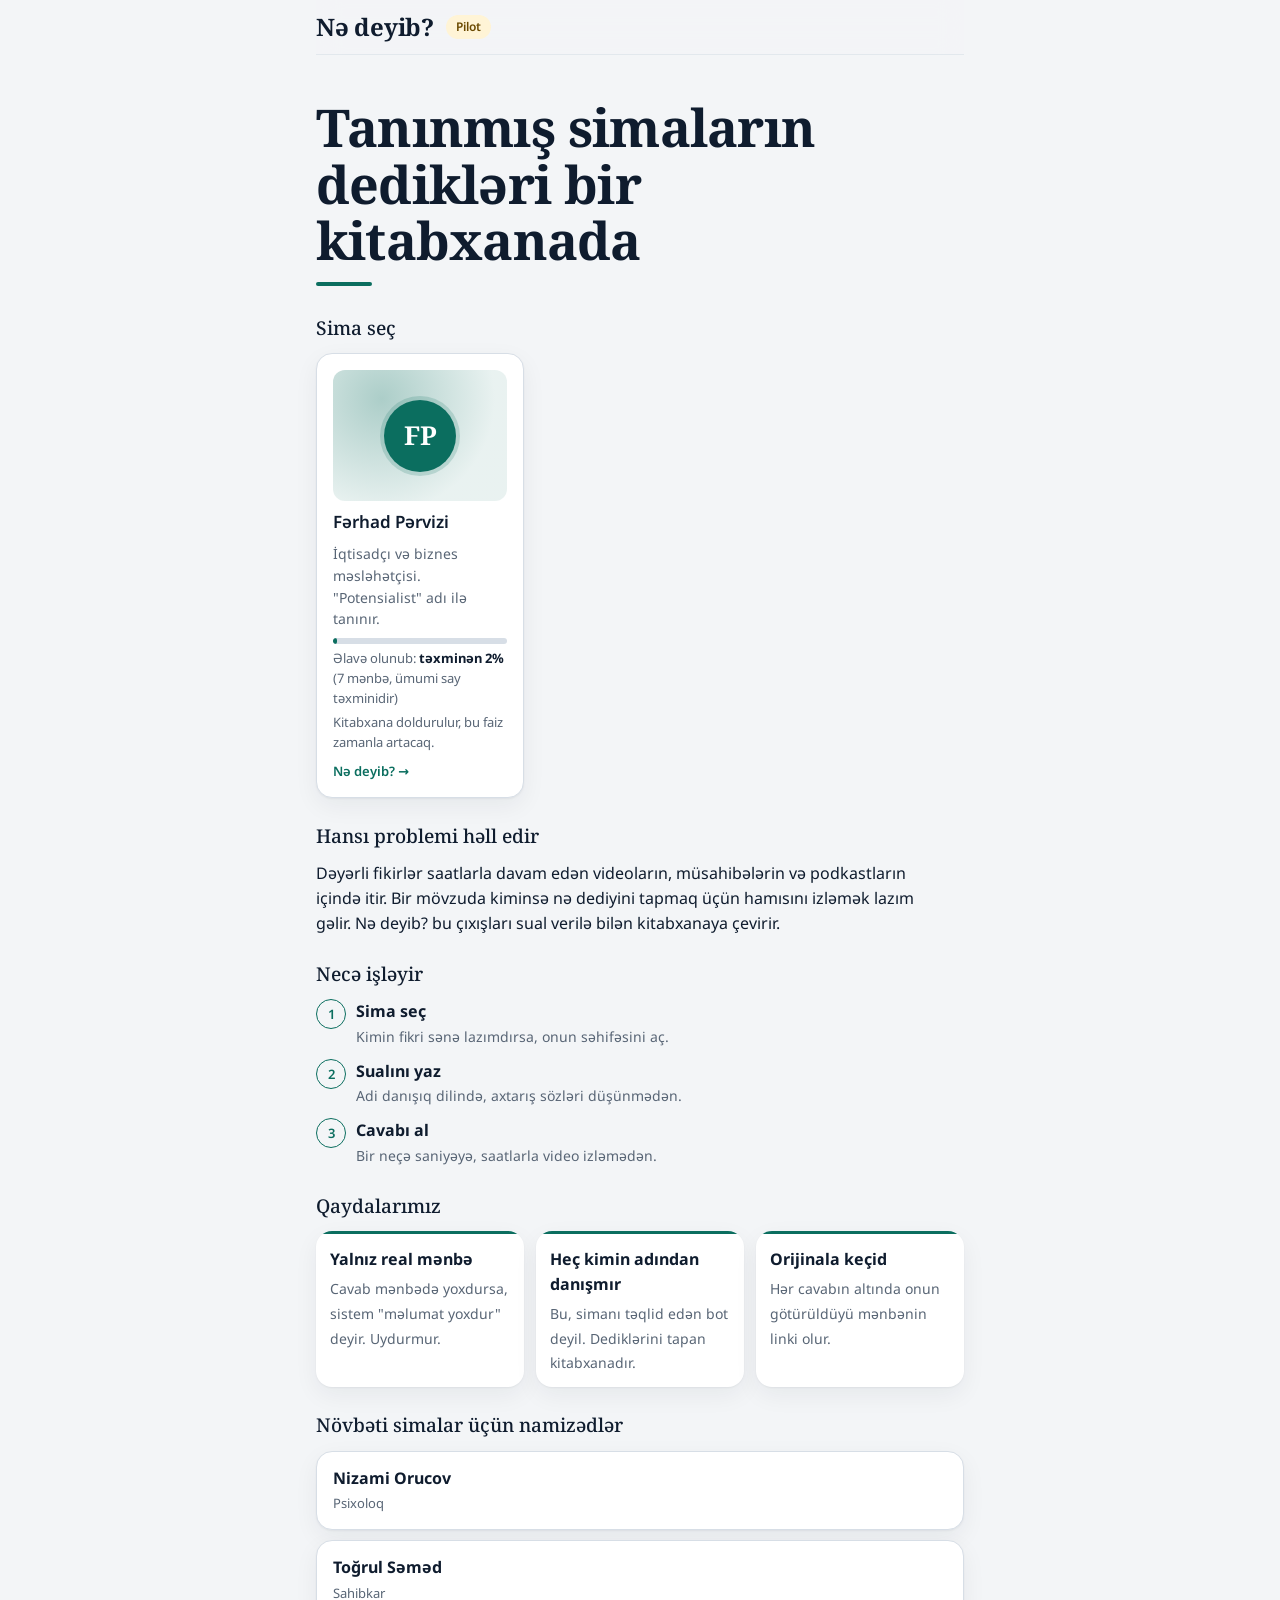
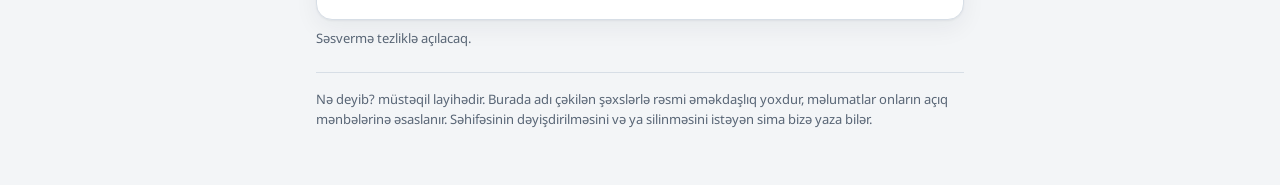
==== index.html @ 3e2420bd "Nə deyib? pilot site Static home page with person picker and project presentation.  Co-Authored-By: " ====
<!DOCTYPE html>
<html lang="az">
<head>
<meta charset="utf-8">
<meta name="viewport" content="width=device-width, initial-scale=1">
<title>Nə deyib?</title>
<meta name="description" content="Azərbaycanın tanınmış və faydalı simalarının dedikləri bir kitabxanada.">
<link rel="preconnect" href="https://fonts.googleapis.com">
<link rel="preconnect" href="https://fonts.gstatic.com" crossorigin>
<link href="https://fonts.googleapis.com/css2?family=Noto+Sans:wght@400;500;600&family=Noto+Serif:wght@500;700&display=swap" rel="stylesheet">
<style>
/* Layout idea: one narrow reading column, like a library enquiry desk: the question on top, the answer under it, the numbered catalogue of sources below. */
:root{
  --bg:#f3f5f7;
  --surface:#ffffff;
  --ink:#0f1c2e;
  --muted:#586575;
  --line:#d7dee6;
  --accent:#0b6e5f;
  --accent-ink:#ffffff;
  --mark:#ffe08a;
  --warn-bg:#fff4d6;
  --warn-ink:#6b4a00;
  --display:"Noto Serif",Georgia,"Times New Roman",serif;
  --body:"Noto Sans",system-ui,-apple-system,"Segoe UI",Roboto,Arial,sans-serif;
}
@media (prefers-color-scheme: dark){
  :root:not([data-theme="light"]){
    color-scheme:dark;
    --bg:#0d141b;--surface:#151f29;--ink:#e7edf3;--muted:#96a4b3;--line:#273543;
    --accent:#4fc3ae;--accent-ink:#06211c;--mark:#5c4b12;--warn-bg:#3a2e0c;--warn-ink:#f3d88a;
  }
}
:root[data-theme="dark"]{
  color-scheme:dark;
  --bg:#0d141b;--surface:#151f29;--ink:#e7edf3;--muted:#96a4b3;--line:#273543;
  --accent:#4fc3ae;--accent-ink:#06211c;--mark:#5c4b12;--warn-bg:#3a2e0c;--warn-ink:#f3d88a;
}
*{box-sizing:border-box}
html{-webkit-text-size-adjust:100%}
body{margin:0;background:var(--bg);color:var(--ink);font-family:var(--body);font-size:16px;line-height:1.55}
.wrap{max-width:680px;margin:0 auto;padding:24px 16px 56px;display:flex;flex-direction:column;gap:24px}
header{display:flex;flex-direction:column;gap:10px}
.brand{display:flex;align-items:center;gap:12px;flex-wrap:wrap}
.brand h1{font-family:var(--display);font-weight:700;font-size:30px;line-height:1.1;margin:0;letter-spacing:-0.01em}
.pill{font-size:12px;font-weight:600;padding:3px 10px;border-radius:999px;background:var(--warn-bg);color:var(--warn-ink)}
.who{margin:0;color:var(--muted);font-size:15px}
.who strong{color:var(--ink);font-weight:600}
form{display:flex;flex-direction:column;gap:10px;background:var(--surface);border:1px solid var(--line);border-radius:12px;padding:14px}
label{font-size:13px;font-weight:600;color:var(--muted)}
textarea{width:100%;min-height:64px;resize:vertical;border:1px solid var(--line);border-radius:8px;padding:10px 12px;font:inherit;color:var(--ink);background:var(--bg)}
textarea:focus-visible,button:focus-visible,a:focus-visible{outline:2px solid var(--accent);outline-offset:2px}
.row{display:flex;gap:10px;align-items:center;flex-wrap:wrap}
button.primary{font:inherit;font-weight:600;border:0;border-radius:8px;padding:10px 18px;background:var(--accent);color:var(--accent-ink);cursor:pointer}
button.primary:disabled{opacity:.55;cursor:default}
.hint{font-size:13px;color:var(--muted)}
.examples{display:flex;flex-wrap:wrap;gap:8px}
.examples button{font:inherit;font-size:14px;text-align:left;border:1px solid var(--line);background:var(--surface);color:var(--ink);border-radius:999px;padding:6px 12px;cursor:pointer}
.examples button:hover{border-color:var(--accent)}
section h2{font-family:var(--display);font-weight:500;font-size:19px;margin:0 0 10px;text-wrap:balance}
#answer{background:var(--surface);border:1px solid var(--line);border-left:4px solid var(--accent);border-radius:12px;padding:16px;display:flex;flex-direction:column;gap:12px}
#answer .q{font-size:13px;color:var(--muted);margin:0}
#answer .a{margin:0;white-space:pre-wrap;overflow-wrap:anywhere}
#answer.none{border-left-color:var(--line)}
.cite{font:inherit;font-size:12px;font-weight:600;border:0;border-radius:4px;padding:0 5px;margin:0 1px;background:var(--mark);color:var(--ink);cursor:pointer;font-variant-numeric:tabular-nums}
.used{display:flex;flex-direction:column;gap:6px;border-top:1px solid var(--line);padding-top:10px;font-size:14px}
.used span{font-size:12px;font-weight:600;color:var(--muted)}
a{color:var(--accent)}
ol.sources{list-style:none;margin:0;padding:0;display:flex;flex-direction:column;gap:10px}
ol.sources li{background:var(--surface);border:1px solid var(--line);border-radius:10px;padding:12px 14px;display:grid;grid-template-columns:auto 1fr;gap:4px 12px;transition:background-color .6s}
.used div{border-radius:4px;transition:background-color .6s}
.used div.flash{background:var(--mark)}
.num{grid-row:span 3;font-size:12px;font-weight:600;color:var(--muted);font-variant-numeric:tabular-nums;padding-top:3px}
.st{font-weight:600;margin:0}
.sx{margin:0;font-size:14px;color:var(--muted)}
.sl{font-size:13px;overflow-wrap:anywhere}
.note{font-size:13px;color:var(--muted);margin:0}
.unavailable{background:var(--warn-bg);color:var(--warn-ink);border-radius:10px;padding:12px 14px;font-size:14px;margin:0}
.brand a{color:inherit;text-decoration:none}
.back{font-size:14px;align-self:flex-start}
.hero{display:flex;flex-direction:column;gap:10px}
.hero h2{font-family:var(--display);font-weight:700;font-size:38px;line-height:1.08;margin:0;letter-spacing:-0.015em;text-wrap:balance}
.hero p{margin:0;color:var(--muted);font-size:17px;max-width:34em}
.people{list-style:none;margin:0;padding:0;display:grid;grid-template-columns:repeat(auto-fill,minmax(200px,1fr));gap:12px}
.person{display:flex;flex-direction:column;gap:8px;height:100%;background:var(--surface);border:1px solid var(--line);border-radius:12px;padding:16px;color:var(--ink);text-decoration:none}
a.person:hover{border-color:var(--accent)}
.mono{width:48px;height:48px;border-radius:50%;display:flex;align-items:center;justify-content:center;font-family:var(--display);font-weight:700;font-size:18px;background:var(--accent);color:var(--accent-ink)}
.person .pn{font-weight:600;font-size:17px;margin:0}
.person .pr{font-size:14px;color:var(--muted);margin:0}
.person .pm{font-size:13px;font-weight:600;color:var(--accent);margin:auto 0 0}
.prog{display:flex;flex-direction:column;gap:4px}
.bar{height:6px;border-radius:999px;background:var(--line);overflow:hidden}
.bar i{display:block;height:100%;min-width:4px;border-radius:999px;background:var(--accent)}
.pp{margin:0;font-size:13px;color:var(--muted)}
.pp b{color:var(--ink);font-variant-numeric:tabular-nums}
.person.soon{border-style:dashed;background:transparent}
.person.soon .mono{background:var(--line);color:var(--muted)}
.person.soon .pm{color:var(--muted)}
.steps{list-style:none;margin:0;padding:0;display:flex;flex-direction:column;gap:10px;counter-reset:st}
.steps li{counter-increment:st;display:grid;grid-template-columns:28px 1fr;gap:12px;align-items:start}
.steps li::before{content:counter(st);width:28px;height:28px;border-radius:50%;border:1px solid var(--accent);color:var(--accent);font-size:13px;font-weight:600;display:flex;align-items:center;justify-content:center}
.steps b{display:block}
.steps span{font-size:14px;color:var(--muted)}
.rules{display:grid;grid-template-columns:repeat(auto-fit,minmax(190px,1fr));gap:12px}
.rule{border-top:3px solid var(--accent);background:var(--surface);border-radius:0 0 10px 10px;padding:12px 14px}
.rule b{display:block;margin-bottom:4px}
.rule span{font-size:14px;color:var(--muted)}
.about{margin:0;max-width:38em}
.view{display:flex;flex-direction:column;gap:24px}
.poll{display:flex;flex-direction:column;gap:10px;margin-bottom:8px}
.opt{font:inherit;text-align:left;color:var(--ink);background:var(--surface);border:1px solid var(--line);border-radius:16px;padding:14px 16px;cursor:pointer;display:grid;grid-template-columns:1fr auto;gap:6px 12px;align-items:center;box-shadow:var(--shadow);transition:border-color .15s ease}
.opt:hover:not(:disabled){border-color:var(--accent)}
.opt:disabled{cursor:default}
.opt[aria-pressed="true"]{border-color:var(--accent);box-shadow:0 0 0 3px color-mix(in srgb,var(--accent) 18%,transparent)}
.opt .on{font-weight:600}
.opt .or{display:block;font-size:13px;font-weight:400;color:var(--muted)}
.opt .oc{font-size:13px;font-weight:600;color:var(--muted);font-variant-numeric:tabular-nums}
.opt[aria-pressed="true"] .oc{color:var(--accent)}
.opt .bar{grid-column:1 / -1}
.opt .bar i{min-width:0;transition:width .3s ease}
.photo{position:relative;aspect-ratio:4 / 3;border-radius:12px;overflow:hidden;display:grid;place-items:center;background:radial-gradient(circle at 28% 22%,color-mix(in srgb,var(--accent) 34%,var(--surface)),color-mix(in srgb,var(--accent) 9%,var(--surface)) 70%)}
.photo img{position:absolute;inset:0;width:100%;height:100%;object-fit:cover}
.photo .mono{width:72px;height:72px;font-size:26px}
.photo.round{aspect-ratio:1;width:56px;flex:none;border-radius:50%}
.photo.round .mono{width:100%;height:100%;font-size:18px;box-shadow:none}
.whorow{display:flex;align-items:center;gap:12px}
.whorow .who strong{font-size:18px}
/* Modern layer: same palette and type, softer surfaces, depth and motion */
:root{--shadow:0 1px 2px rgba(15,28,46,.05),0 8px 24px rgba(15,28,46,.06);--shadow-up:0 2px 4px rgba(15,28,46,.06),0 16px 36px rgba(15,28,46,.12)}
@media (prefers-color-scheme: dark){:root:not([data-theme="light"]){--shadow:0 1px 2px rgba(0,0,0,.3),0 8px 24px rgba(0,0,0,.25);--shadow-up:0 2px 4px rgba(0,0,0,.35),0 16px 36px rgba(0,0,0,.4)}}
:root[data-theme="dark"]{--shadow:0 1px 2px rgba(0,0,0,.3),0 8px 24px rgba(0,0,0,.25);--shadow-up:0 2px 4px rgba(0,0,0,.35),0 16px 36px rgba(0,0,0,.4)}
.wrap{padding-top:0}
header{position:sticky;top:0;z-index:5;padding:14px 0;background:color-mix(in srgb,var(--bg) 82%,transparent);-webkit-backdrop-filter:blur(12px);backdrop-filter:blur(12px);border-bottom:1px solid color-mix(in srgb,var(--line) 60%,transparent)}
.brand h1{font-size:24px}
.hero{padding:20px 0 4px}
.hero h2{font-size:clamp(36px,9vw,52px)}
.hero h2::after{content:"";display:block;width:56px;height:4px;border-radius:999px;background:var(--accent);margin-top:14px}
form,.person,#answer,.rule{border-radius:16px;box-shadow:var(--shadow)}
.rule{border-top:0;position:relative;overflow:hidden;padding-top:16px}
.rule::before{content:"";position:absolute;left:0;right:0;top:0;height:3px;background:var(--accent)}
.person{transition:transform .2s ease,box-shadow .2s ease,border-color .2s ease}
a.person:hover{transform:translateY(-3px);box-shadow:var(--shadow-up)}
.person.soon{box-shadow:none}
.mono{box-shadow:0 0 0 4px color-mix(in srgb,var(--accent) 18%,transparent)}
.person.soon .mono{box-shadow:none}
button.primary{border-radius:999px;padding:11px 22px;transition:transform .15s ease,filter .15s ease}
button.primary:hover:not(:disabled){filter:brightness(1.08)}
button.primary:active:not(:disabled){transform:scale(.97)}
textarea{border-radius:12px;transition:border-color .15s ease,box-shadow .15s ease}
textarea:focus{border-color:var(--accent);box-shadow:0 0 0 4px color-mix(in srgb,var(--accent) 16%,transparent);outline:0}
.examples button{transition:border-color .15s ease,background-color .15s ease}
.examples button:hover{background:color-mix(in srgb,var(--accent) 8%,var(--surface))}
.back{text-decoration:none;font-weight:600}
.back:hover{text-decoration:underline}
.view{transition:opacity .18s ease}
.view.out{opacity:0}
.view.in,#answer-section.in{animation:fadein .32s ease both}
@keyframes fadein{from{opacity:0;transform:translateY(8px)}to{opacity:1;transform:none}}
@media (prefers-reduced-motion: reduce){.view,.person,button.primary,textarea{transition:none}.view.in,#answer-section.in{animation:none}a.person:hover{transform:none}}
.cands{list-style:none;margin:0 0 8px;padding:0;display:flex;flex-direction:column;gap:10px}
.cands li{background:var(--surface);border:1px solid var(--line);border-radius:16px;padding:14px 16px;box-shadow:var(--shadow)}
.cands b{display:block}
.cands span{font-size:13px;color:var(--muted)}
.facts{display:flex;flex-direction:column;gap:12px}
.fact{background:var(--surface);border:1px solid var(--line);border-radius:16px;padding:14px 16px;box-shadow:var(--shadow)}
.fact b{display:block;margin-bottom:4px}
.fact span{font-size:15px;color:var(--muted)}
.soonbox{background:var(--warn-bg);color:var(--warn-ink);border-radius:12px;padding:12px 14px;font-size:14px;margin:0}
footer{border-top:1px solid var(--line);padding-top:16px;font-size:13px;color:var(--muted)}
footer p{margin:0}
[hidden]{display:none!important}
@media (prefers-reduced-motion: reduce){ol.sources li{transition:none}}
</style>
</head>
<body>
<div class="wrap">
  <header>
    <div class="brand"><h1><a href="#ana">Nə deyib?</a></h1><span class="pill">Pilot</span></div>
  </header>

  <main class="view" id="view-home">
    <div class="hero">
      <h2>Tanınmış simaların dedikləri bir kitabxanada</h2>
    </div>

    <section>
      <h2>Sima seç</h2>
      <ul class="people">
        <li><a class="person" href="#ferhad-pervizi">
          <div class="photo" data-photo="ferhad-pervizi"><span class="mono" aria-hidden="true">FP</span></div>
          <p class="pn">Fərhad Pərvizi</p>
          <p class="pr">İqtisadçı və biznes məsləhətçisi. "Potensialist" adı ilə tanınır.</p>
          <div class="prog">
            <div class="bar" role="img" id="bar" aria-label="Kitabxanaya əlavə olunan mənbələrin payı"><i id="bar-fill"></i></div>
            <p class="pp">Əlavə olunub: <b id="pct"></b> <span>(<span id="count-home"></span> mənbə, ümumi say təxminidir)</span></p>
            <p class="pp">Kitabxana doldurulur, bu faiz zamanla artacaq.</p>
          </div>
          <p class="pm">Nə deyib? →</p>
        </a></li>
      </ul>
    </section>

    <section>
      <h2>Hansı problemi həll edir</h2>
      <p class="about">Dəyərli fikirlər saatlarla davam edən videoların, müsahibələrin və podkastların içində itir. Bir mövzuda kiminsə nə dediyini tapmaq üçün hamısını izləmək lazım gəlir. Nə deyib? bu çıxışları sual verilə bilən kitabxanaya çevirir.</p>
    </section>

    <section>
      <h2>Necə işləyir</h2>
      <ol class="steps">
        <li><div><b>Sima seç</b><span>Kimin fikri sənə lazımdırsa, onun səhifəsini aç.</span></div></li>
        <li><div><b>Sualını yaz</b><span>Adi danışıq dilində, axtarış sözləri düşünmədən.</span></div></li>
        <li><div><b>Cavabı al</b><span>Bir neçə saniyəyə, saatlarla video izləmədən.</span></div></li>
      </ol>
    </section>

    <section>
      <h2>Qaydalarımız</h2>
      <div class="rules">
        <div class="rule"><b>Yalnız real mənbə</b><span>Cavab mənbədə yoxdursa, sistem "məlumat yoxdur" deyir. Uydurmur.</span></div>
        <div class="rule"><b>Heç kimin adından danışmır</b><span>Bu, simanı təqlid edən bot deyil. Dediklərini tapan kitabxanadır.</span></div>
        <div class="rule"><b>Orijinala keçid</b><span>Hər cavabın altında onun götürüldüyü mənbənin linki olur.</span></div>
      </div>
    </section>

    <section>
      <h2>Növbəti simalar üçün namizədlər</h2>
      <ul class="cands">
        <li><b>Nizami Orucov</b><span>Psixoloq</span></li>
        <li><b>Toğrul Səməd</b><span>Sahibkar</span></li>
      </ul>
      <p class="pp">Səsvermə tezliklə açılacaq.</p>
    </section>
  </main>

  <main class="view" id="view-person" hidden>
  <a class="back" href="#ana">← Bütün simalar</a>
  <div class="whorow"><div class="photo round" data-photo="ferhad-pervizi"><span class="mono" aria-hidden="true">FP</span></div><p class="who"><strong>Fərhad Pərvizi</strong><br>İqtisadçı və biznes məsləhətçisi</p></div>

  <p class="soonbox">Sual-cavab bölməsi hazırlanır. Tezliklə burada sualını yazıb cavabı mənbəsi ilə ala biləcəksən.</p>

  <section>
    <h2>Qısaca</h2>
    <div class="facts">
      <div class="fact"><b>Kimdir</b><span>İqtisadiyyat, maliyyə və biznesin idarə edilməsi sahəsində 28 ildən artıq təcrübəsi olan məsləhətçi. "Potensialist" adı ilə tanınır.</span></div>
      <div class="fact"><b>Nə ilə məşğuldur</b><span>Fərdlər üçün "İlk Milyonum" maliyyə savadlığı proqramını aparır, sahibkarlara isə fərdi konsultasiya verir.</span></div>
      <div class="fact"><b>Kitabı</b><span>"İqtisadi Özünümüdafiə Dərsləri 2.0".</span></div>
    </div>
  </section>

  <section>
    <h2>Mənbələr</h2>
    <p class="about">Bu məlumat onun öz saytından götürülüb: <a href="https://potensialist.com" target="_blank" rel="noopener">potensialist.com</a>. Çıxışlarına <a href="https://www.youtube.com/@fparvizi" target="_blank" rel="noopener">YouTube kanalından</a> baxmaq olar.</p>
  </section>
  </main>

  <footer><p>Nə deyib? müstəqil layihədir. Burada adı çəkilən şəxslərlə rəsmi əməkdaşlıq yoxdur, məlumatlar onların açıq mənbələrinə əsaslanır. Səhifəsinin dəyişdirilməsini və ya silinməsini istəyən sima bizə yaza bilər.</p></footer>
</div>

<script>
const ADDED_SOURCES = 7;
const TOTAL_SOURCES_ESTIMATE = 400;
const PHOTOS = {"ferhad-pervizi": ""};
const $ = id => document.getElementById(id);
document.querySelectorAll("[data-photo]").forEach(el => {
  const src = PHOTOS[el.dataset.photo];
  if(src){ const img = new Image(); img.alt = ""; img.src = src; el.appendChild(img); }
});
$("count-home").textContent = ADDED_SOURCES;
(function(){
  const pct = Math.min(100, ADDED_SOURCES / TOTAL_SOURCES_ESTIMATE * 100);
  $("pct").textContent = pct < 1 ? "1%-dən az" : "təxminən " + Math.round(pct) + "%";
  $("bar-fill").style.width = pct + "%";
})();
let firstRoute = true, routeTimer = null;
const calm = window.matchMedia && window.matchMedia("(prefers-reduced-motion: reduce)").matches;
function route(){
  const person = location.hash === "#ferhad-pervizi";
  const show = person ? $("view-person") : $("view-home");
  const hide = person ? $("view-home") : $("view-person");
  clearTimeout(routeTimer);
  if(firstRoute || calm || hide.hidden){
    firstRoute = false;
    hide.hidden = true; hide.classList.remove("out"); show.hidden = false;
    window.scrollTo(0, 0);
    return;
  }
  hide.classList.add("out");
  routeTimer = setTimeout(() => {
    hide.hidden = true; hide.classList.remove("out");
    show.hidden = false; show.classList.add("in");
    window.scrollTo(0, 0);
    routeTimer = setTimeout(() => show.classList.remove("in"), 360);
  }, 180);
}
window.addEventListener("hashchange", route);
route();
</script>
</body>
</html>
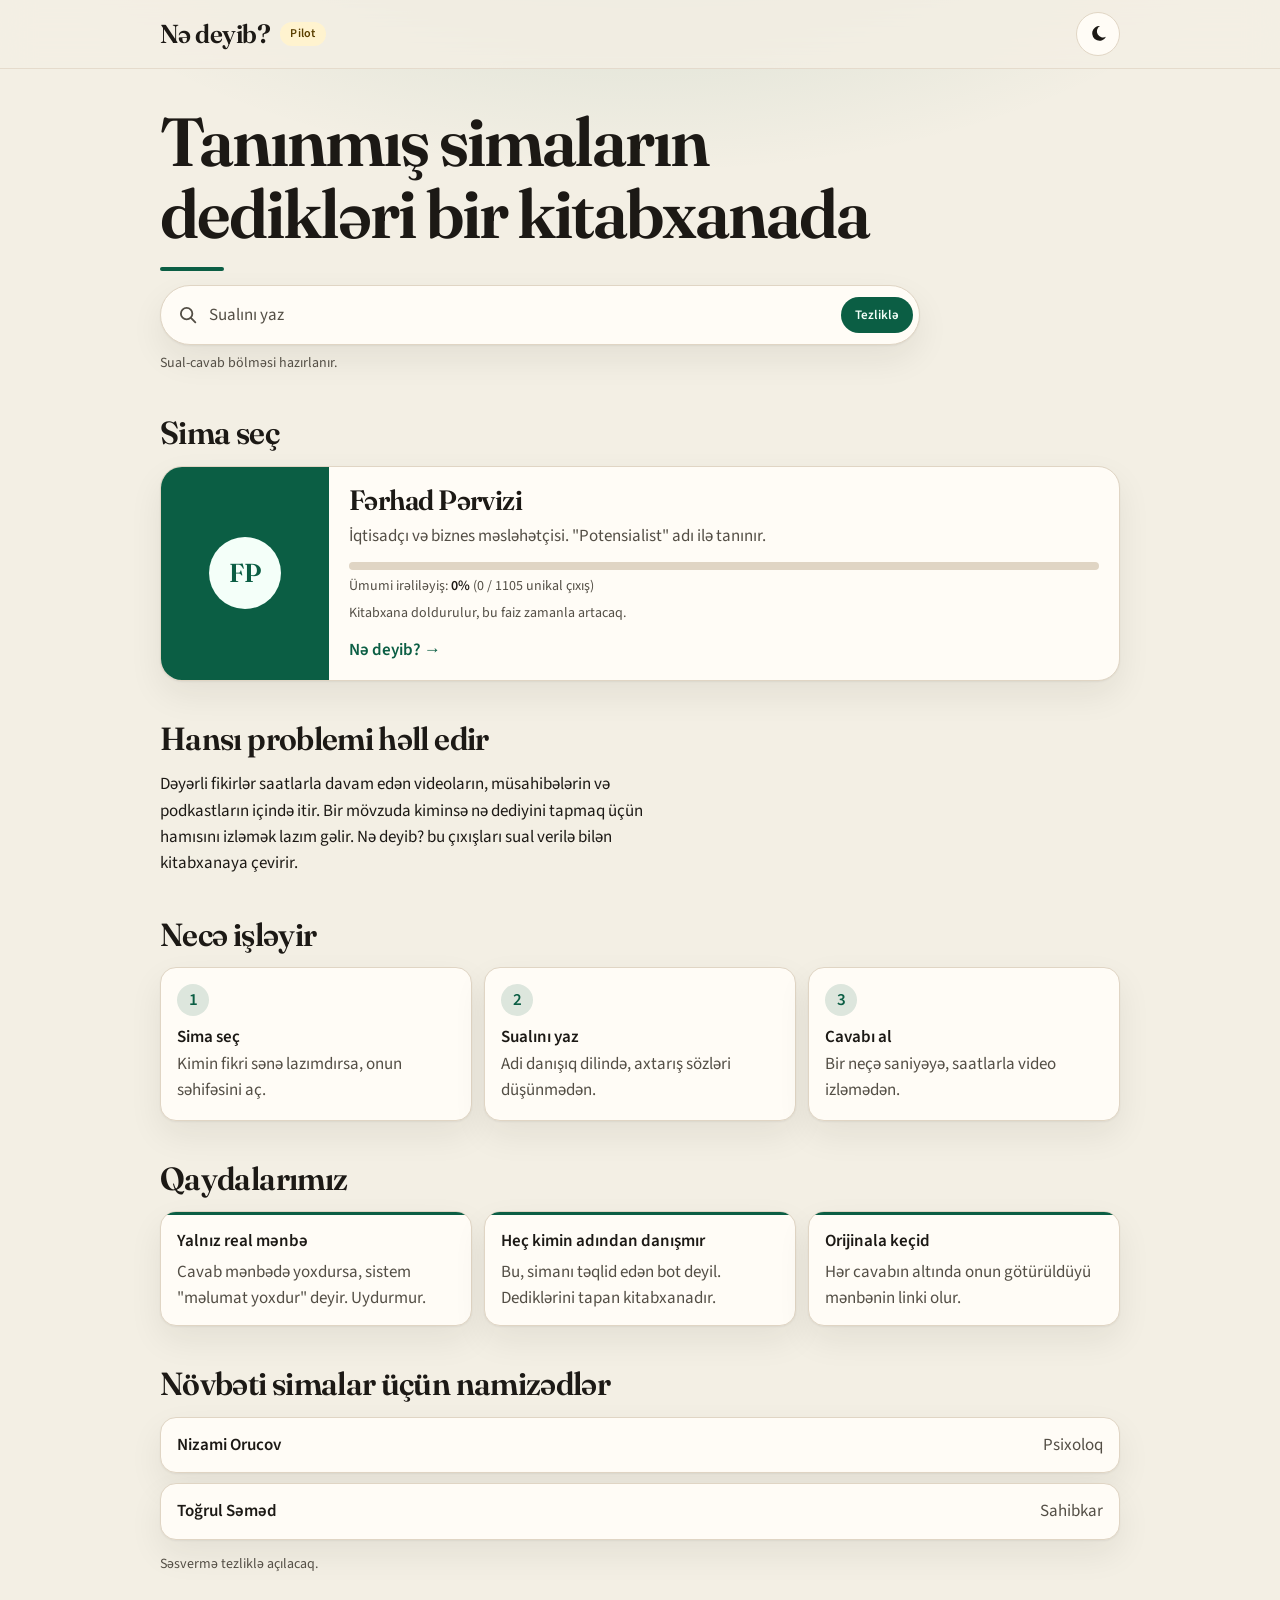
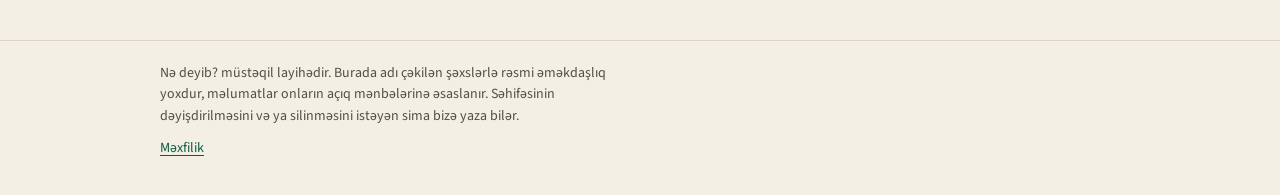
==== commit 50365b59: "Show library progress from a public stats file Person pages are real paths, the catalogue is data/so" ====
--- a/index.html
+++ b/index.html
@@ -5,296 +5,125 @@
 <meta name="viewport" content="width=device-width, initial-scale=1">
 <title>Nə deyib?</title>
 <meta name="description" content="Azərbaycanın tanınmış və faydalı simalarının dedikləri bir kitabxanada.">
-<link rel="preconnect" href="https://fonts.googleapis.com">
-<link rel="preconnect" href="https://fonts.gstatic.com" crossorigin>
-<link href="https://fonts.googleapis.com/css2?family=Noto+Sans:wght@400;500;600&family=Noto+Serif:wght@500;700&display=swap" rel="stylesheet">
-<style>
-/* Layout idea: one narrow reading column, like a library enquiry desk: the question on top, the answer under it, the numbered catalogue of sources below. */
-:root{
-  --bg:#f3f5f7;
-  --surface:#ffffff;
-  --ink:#0f1c2e;
-  --muted:#586575;
-  --line:#d7dee6;
-  --accent:#0b6e5f;
-  --accent-ink:#ffffff;
-  --mark:#ffe08a;
-  --warn-bg:#fff4d6;
-  --warn-ink:#6b4a00;
-  --display:"Noto Serif",Georgia,"Times New Roman",serif;
-  --body:"Noto Sans",system-ui,-apple-system,"Segoe UI",Roboto,Arial,sans-serif;
-}
-@media (prefers-color-scheme: dark){
-  :root:not([data-theme="light"]){
-    color-scheme:dark;
-    --bg:#0d141b;--surface:#151f29;--ink:#e7edf3;--muted:#96a4b3;--line:#273543;
-    --accent:#4fc3ae;--accent-ink:#06211c;--mark:#5c4b12;--warn-bg:#3a2e0c;--warn-ink:#f3d88a;
+<link rel="canonical" href="https://nedeyib.com/">
+<link rel="icon" href="/favicon.svg" type="image/svg+xml">
+<meta name="theme-color" content="#f3efe4" media="(prefers-color-scheme: light)">
+<meta name="theme-color" content="#12110e" media="(prefers-color-scheme: dark)">
+<meta property="og:type" content="website">
+<meta property="og:locale" content="az_AZ">
+<meta property="og:site_name" content="Nə deyib?">
+<meta property="og:title" content="Nə deyib?">
+<meta property="og:description" content="Azərbaycanın tanınmış və faydalı simalarının dedikləri bir kitabxanada.">
+<meta property="og:url" content="https://nedeyib.com/">
+<meta property="og:image" content="https://nedeyib.com/assets/og.png">
+<meta property="og:image:width" content="1200">
+<meta property="og:image:height" content="630">
+<meta property="og:image:alt" content="Nə deyib? — tanınmış simaların dedikləri bir kitabxanada">
+<meta name="twitter:card" content="summary_large_image">
+<meta name="twitter:title" content="Nə deyib?">
+<meta name="twitter:description" content="Azərbaycanın tanınmış və faydalı simalarının dedikləri bir kitabxanada.">
+<meta name="twitter:image" content="https://nedeyib.com/assets/og.png">
+<link rel="stylesheet" href="/assets/site.css">
+<script>
+(function () {
+  function redirectLegacyHash() {
+    var id = location.hash.replace(/^#\/?/, "").replace(/\/$/, "");
+    if (id === "ferhad-pervizi") location.replace("/ferhad-pervizi/");
   }
-}
-:root[data-theme="dark"]{
-  color-scheme:dark;
-  --bg:#0d141b;--surface:#151f29;--ink:#e7edf3;--muted:#96a4b3;--line:#273543;
-  --accent:#4fc3ae;--accent-ink:#06211c;--mark:#5c4b12;--warn-bg:#3a2e0c;--warn-ink:#f3d88a;
-}
-*{box-sizing:border-box}
-html{-webkit-text-size-adjust:100%}
-body{margin:0;background:var(--bg);color:var(--ink);font-family:var(--body);font-size:16px;line-height:1.55}
-.wrap{max-width:680px;margin:0 auto;padding:24px 16px 56px;display:flex;flex-direction:column;gap:24px}
-header{display:flex;flex-direction:column;gap:10px}
-.brand{display:flex;align-items:center;gap:12px;flex-wrap:wrap}
-.brand h1{font-family:var(--display);font-weight:700;font-size:30px;line-height:1.1;margin:0;letter-spacing:-0.01em}
-.pill{font-size:12px;font-weight:600;padding:3px 10px;border-radius:999px;background:var(--warn-bg);color:var(--warn-ink)}
-.who{margin:0;color:var(--muted);font-size:15px}
-.who strong{color:var(--ink);font-weight:600}
-form{display:flex;flex-direction:column;gap:10px;background:var(--surface);border:1px solid var(--line);border-radius:12px;padding:14px}
-label{font-size:13px;font-weight:600;color:var(--muted)}
-textarea{width:100%;min-height:64px;resize:vertical;border:1px solid var(--line);border-radius:8px;padding:10px 12px;font:inherit;color:var(--ink);background:var(--bg)}
-textarea:focus-visible,button:focus-visible,a:focus-visible{outline:2px solid var(--accent);outline-offset:2px}
-.row{display:flex;gap:10px;align-items:center;flex-wrap:wrap}
-button.primary{font:inherit;font-weight:600;border:0;border-radius:8px;padding:10px 18px;background:var(--accent);color:var(--accent-ink);cursor:pointer}
-button.primary:disabled{opacity:.55;cursor:default}
-.hint{font-size:13px;color:var(--muted)}
-.examples{display:flex;flex-wrap:wrap;gap:8px}
-.examples button{font:inherit;font-size:14px;text-align:left;border:1px solid var(--line);background:var(--surface);color:var(--ink);border-radius:999px;padding:6px 12px;cursor:pointer}
-.examples button:hover{border-color:var(--accent)}
-section h2{font-family:var(--display);font-weight:500;font-size:19px;margin:0 0 10px;text-wrap:balance}
-#answer{background:var(--surface);border:1px solid var(--line);border-left:4px solid var(--accent);border-radius:12px;padding:16px;display:flex;flex-direction:column;gap:12px}
-#answer .q{font-size:13px;color:var(--muted);margin:0}
-#answer .a{margin:0;white-space:pre-wrap;overflow-wrap:anywhere}
-#answer.none{border-left-color:var(--line)}
-.cite{font:inherit;font-size:12px;font-weight:600;border:0;border-radius:4px;padding:0 5px;margin:0 1px;background:var(--mark);color:var(--ink);cursor:pointer;font-variant-numeric:tabular-nums}
-.used{display:flex;flex-direction:column;gap:6px;border-top:1px solid var(--line);padding-top:10px;font-size:14px}
-.used span{font-size:12px;font-weight:600;color:var(--muted)}
-a{color:var(--accent)}
-ol.sources{list-style:none;margin:0;padding:0;display:flex;flex-direction:column;gap:10px}
-ol.sources li{background:var(--surface);border:1px solid var(--line);border-radius:10px;padding:12px 14px;display:grid;grid-template-columns:auto 1fr;gap:4px 12px;transition:background-color .6s}
-.used div{border-radius:4px;transition:background-color .6s}
-.used div.flash{background:var(--mark)}
-.num{grid-row:span 3;font-size:12px;font-weight:600;color:var(--muted);font-variant-numeric:tabular-nums;padding-top:3px}
-.st{font-weight:600;margin:0}
-.sx{margin:0;font-size:14px;color:var(--muted)}
-.sl{font-size:13px;overflow-wrap:anywhere}
-.note{font-size:13px;color:var(--muted);margin:0}
-.unavailable{background:var(--warn-bg);color:var(--warn-ink);border-radius:10px;padding:12px 14px;font-size:14px;margin:0}
-.brand a{color:inherit;text-decoration:none}
-.back{font-size:14px;align-self:flex-start}
-.hero{display:flex;flex-direction:column;gap:10px}
-.hero h2{font-family:var(--display);font-weight:700;font-size:38px;line-height:1.08;margin:0;letter-spacing:-0.015em;text-wrap:balance}
-.hero p{margin:0;color:var(--muted);font-size:17px;max-width:34em}
-.people{list-style:none;margin:0;padding:0;display:grid;grid-template-columns:repeat(auto-fill,minmax(200px,1fr));gap:12px}
-.person{display:flex;flex-direction:column;gap:8px;height:100%;background:var(--surface);border:1px solid var(--line);border-radius:12px;padding:16px;color:var(--ink);text-decoration:none}
-a.person:hover{border-color:var(--accent)}
-.mono{width:48px;height:48px;border-radius:50%;display:flex;align-items:center;justify-content:center;font-family:var(--display);font-weight:700;font-size:18px;background:var(--accent);color:var(--accent-ink)}
-.person .pn{font-weight:600;font-size:17px;margin:0}
-.person .pr{font-size:14px;color:var(--muted);margin:0}
-.person .pm{font-size:13px;font-weight:600;color:var(--accent);margin:auto 0 0}
-.prog{display:flex;flex-direction:column;gap:4px}
-.bar{height:6px;border-radius:999px;background:var(--line);overflow:hidden}
-.bar i{display:block;height:100%;min-width:4px;border-radius:999px;background:var(--accent)}
-.pp{margin:0;font-size:13px;color:var(--muted)}
-.pp b{color:var(--ink);font-variant-numeric:tabular-nums}
-.person.soon{border-style:dashed;background:transparent}
-.person.soon .mono{background:var(--line);color:var(--muted)}
-.person.soon .pm{color:var(--muted)}
-.steps{list-style:none;margin:0;padding:0;display:flex;flex-direction:column;gap:10px;counter-reset:st}
-.steps li{counter-increment:st;display:grid;grid-template-columns:28px 1fr;gap:12px;align-items:start}
-.steps li::before{content:counter(st);width:28px;height:28px;border-radius:50%;border:1px solid var(--accent);color:var(--accent);font-size:13px;font-weight:600;display:flex;align-items:center;justify-content:center}
-.steps b{display:block}
-.steps span{font-size:14px;color:var(--muted)}
-.rules{display:grid;grid-template-columns:repeat(auto-fit,minmax(190px,1fr));gap:12px}
-.rule{border-top:3px solid var(--accent);background:var(--surface);border-radius:0 0 10px 10px;padding:12px 14px}
-.rule b{display:block;margin-bottom:4px}
-.rule span{font-size:14px;color:var(--muted)}
-.about{margin:0;max-width:38em}
-.view{display:flex;flex-direction:column;gap:24px}
-.poll{display:flex;flex-direction:column;gap:10px;margin-bottom:8px}
-.opt{font:inherit;text-align:left;color:var(--ink);background:var(--surface);border:1px solid var(--line);border-radius:16px;padding:14px 16px;cursor:pointer;display:grid;grid-template-columns:1fr auto;gap:6px 12px;align-items:center;box-shadow:var(--shadow);transition:border-color .15s ease}
-.opt:hover:not(:disabled){border-color:var(--accent)}
-.opt:disabled{cursor:default}
-.opt[aria-pressed="true"]{border-color:var(--accent);box-shadow:0 0 0 3px color-mix(in srgb,var(--accent) 18%,transparent)}
-.opt .on{font-weight:600}
-.opt .or{display:block;font-size:13px;font-weight:400;color:var(--muted)}
-.opt .oc{font-size:13px;font-weight:600;color:var(--muted);font-variant-numeric:tabular-nums}
-.opt[aria-pressed="true"] .oc{color:var(--accent)}
-.opt .bar{grid-column:1 / -1}
-.opt .bar i{min-width:0;transition:width .3s ease}
-.photo{position:relative;aspect-ratio:4 / 3;border-radius:12px;overflow:hidden;display:grid;place-items:center;background:radial-gradient(circle at 28% 22%,color-mix(in srgb,var(--accent) 34%,var(--surface)),color-mix(in srgb,var(--accent) 9%,var(--surface)) 70%)}
-.photo img{position:absolute;inset:0;width:100%;height:100%;object-fit:cover}
-.photo .mono{width:72px;height:72px;font-size:26px}
-.photo.round{aspect-ratio:1;width:56px;flex:none;border-radius:50%}
-.photo.round .mono{width:100%;height:100%;font-size:18px;box-shadow:none}
-.whorow{display:flex;align-items:center;gap:12px}
-.whorow .who strong{font-size:18px}
-/* Modern layer: same palette and type, softer surfaces, depth and motion */
-:root{--shadow:0 1px 2px rgba(15,28,46,.05),0 8px 24px rgba(15,28,46,.06);--shadow-up:0 2px 4px rgba(15,28,46,.06),0 16px 36px rgba(15,28,46,.12)}
-@media (prefers-color-scheme: dark){:root:not([data-theme="light"]){--shadow:0 1px 2px rgba(0,0,0,.3),0 8px 24px rgba(0,0,0,.25);--shadow-up:0 2px 4px rgba(0,0,0,.35),0 16px 36px rgba(0,0,0,.4)}}
-:root[data-theme="dark"]{--shadow:0 1px 2px rgba(0,0,0,.3),0 8px 24px rgba(0,0,0,.25);--shadow-up:0 2px 4px rgba(0,0,0,.35),0 16px 36px rgba(0,0,0,.4)}
-.wrap{padding-top:0}
-header{position:sticky;top:0;z-index:5;padding:14px 0;background:color-mix(in srgb,var(--bg) 82%,transparent);-webkit-backdrop-filter:blur(12px);backdrop-filter:blur(12px);border-bottom:1px solid color-mix(in srgb,var(--line) 60%,transparent)}
-.brand h1{font-size:24px}
-.hero{padding:20px 0 4px}
-.hero h2{font-size:clamp(36px,9vw,52px)}
-.hero h2::after{content:"";display:block;width:56px;height:4px;border-radius:999px;background:var(--accent);margin-top:14px}
-form,.person,#answer,.rule{border-radius:16px;box-shadow:var(--shadow)}
-.rule{border-top:0;position:relative;overflow:hidden;padding-top:16px}
-.rule::before{content:"";position:absolute;left:0;right:0;top:0;height:3px;background:var(--accent)}
-.person{transition:transform .2s ease,box-shadow .2s ease,border-color .2s ease}
-a.person:hover{transform:translateY(-3px);box-shadow:var(--shadow-up)}
-.person.soon{box-shadow:none}
-.mono{box-shadow:0 0 0 4px color-mix(in srgb,var(--accent) 18%,transparent)}
-.person.soon .mono{box-shadow:none}
-button.primary{border-radius:999px;padding:11px 22px;transition:transform .15s ease,filter .15s ease}
-button.primary:hover:not(:disabled){filter:brightness(1.08)}
-button.primary:active:not(:disabled){transform:scale(.97)}
-textarea{border-radius:12px;transition:border-color .15s ease,box-shadow .15s ease}
-textarea:focus{border-color:var(--accent);box-shadow:0 0 0 4px color-mix(in srgb,var(--accent) 16%,transparent);outline:0}
-.examples button{transition:border-color .15s ease,background-color .15s ease}
-.examples button:hover{background:color-mix(in srgb,var(--accent) 8%,var(--surface))}
-.back{text-decoration:none;font-weight:600}
-.back:hover{text-decoration:underline}
-.view{transition:opacity .18s ease}
-.view.out{opacity:0}
-.view.in,#answer-section.in{animation:fadein .32s ease both}
-@keyframes fadein{from{opacity:0;transform:translateY(8px)}to{opacity:1;transform:none}}
-@media (prefers-reduced-motion: reduce){.view,.person,button.primary,textarea{transition:none}.view.in,#answer-section.in{animation:none}a.person:hover{transform:none}}
-.cands{list-style:none;margin:0 0 8px;padding:0;display:flex;flex-direction:column;gap:10px}
-.cands li{background:var(--surface);border:1px solid var(--line);border-radius:16px;padding:14px 16px;box-shadow:var(--shadow)}
-.cands b{display:block}
-.cands span{font-size:13px;color:var(--muted)}
-.facts{display:flex;flex-direction:column;gap:12px}
-.fact{background:var(--surface);border:1px solid var(--line);border-radius:16px;padding:14px 16px;box-shadow:var(--shadow)}
-.fact b{display:block;margin-bottom:4px}
-.fact span{font-size:15px;color:var(--muted)}
-.soonbox{background:var(--warn-bg);color:var(--warn-ink);border-radius:12px;padding:12px 14px;font-size:14px;margin:0}
-footer{border-top:1px solid var(--line);padding-top:16px;font-size:13px;color:var(--muted)}
-footer p{margin:0}
-[hidden]{display:none!important}
-@media (prefers-reduced-motion: reduce){ol.sources li{transition:none}}
-</style>
+  redirectLegacyHash();
+  window.addEventListener("hashchange", redirectLegacyHash);
+})();
+</script>
 </head>
 <body>
-<div class="wrap">
-  <header>
-    <div class="brand"><h1><a href="#ana">Nə deyib?</a></h1><span class="pill">Pilot</span></div>
-  </header>
-
-  <main class="view" id="view-home">
-    <div class="hero">
-      <h2>Tanınmış simaların dedikləri bir kitabxanada</h2>
+<a class="skip" href="#mezmun">Məzmuna keç</a>
+<header class="site-header">
+  <div class="bar wrap">
+    <div class="brand">
+      <h1><a href="/">Nə deyib?</a></h1>
+      <span class="pill">Pilot</span>
     </div>
-
-    <section>
-      <h2>Sima seç</h2>
-      <ul class="people">
-        <li><a class="person" href="#ferhad-pervizi">
-          <div class="photo" data-photo="ferhad-pervizi"><span class="mono" aria-hidden="true">FP</span></div>
-          <p class="pn">Fərhad Pərvizi</p>
-          <p class="pr">İqtisadçı və biznes məsləhətçisi. "Potensialist" adı ilə tanınır.</p>
-          <div class="prog">
-            <div class="bar" role="img" id="bar" aria-label="Kitabxanaya əlavə olunan mənbələrin payı"><i id="bar-fill"></i></div>
-            <p class="pp">Əlavə olunub: <b id="pct"></b> <span>(<span id="count-home"></span> mənbə, ümumi say təxminidir)</span></p>
-            <p class="pp">Kitabxana doldurulur, bu faiz zamanla artacaq.</p>
-          </div>
-          <p class="pm">Nə deyib? →</p>
-        </a></li>
-      </ul>
-    </section>
-
-    <section>
-      <h2>Hansı problemi həll edir</h2>
-      <p class="about">Dəyərli fikirlər saatlarla davam edən videoların, müsahibələrin və podkastların içində itir. Bir mövzuda kiminsə nə dediyini tapmaq üçün hamısını izləmək lazım gəlir. Nə deyib? bu çıxışları sual verilə bilən kitabxanaya çevirir.</p>
-    </section>
-
-    <section>
-      <h2>Necə işləyir</h2>
-      <ol class="steps">
-        <li><div><b>Sima seç</b><span>Kimin fikri sənə lazımdırsa, onun səhifəsini aç.</span></div></li>
-        <li><div><b>Sualını yaz</b><span>Adi danışıq dilində, axtarış sözləri düşünmədən.</span></div></li>
-        <li><div><b>Cavabı al</b><span>Bir neçə saniyəyə, saatlarla video izləmədən.</span></div></li>
-      </ol>
-    </section>
-
-    <section>
-      <h2>Qaydalarımız</h2>
-      <div class="rules">
-        <div class="rule"><b>Yalnız real mənbə</b><span>Cavab mənbədə yoxdursa, sistem "məlumat yoxdur" deyir. Uydurmur.</span></div>
-        <div class="rule"><b>Heç kimin adından danışmır</b><span>Bu, simanı təqlid edən bot deyil. Dediklərini tapan kitabxanadır.</span></div>
-        <div class="rule"><b>Orijinala keçid</b><span>Hər cavabın altında onun götürüldüyü mənbənin linki olur.</span></div>
+    <button type="button" class="theme" data-theme-toggle aria-pressed="false" aria-label="Qaranlıq mövzuya keç">
+      <svg class="icon icon-moon" viewBox="0 0 24 24" aria-hidden="true"><path fill="currentColor" d="M14.4 2.4a8.8 8.8 0 1 0 7.2 12.8A7.2 7.2 0 0 1 14.4 2.4z"/></svg>
+      <svg class="icon icon-sun" viewBox="0 0 24 24" aria-hidden="true"><circle cx="12" cy="12" r="4" fill="currentColor"/><path fill="none" stroke="currentColor" stroke-width="2" stroke-linecap="round" d="M12 2.5v2.2M12 19.3v2.2M2.5 12h2.2M19.3 12h2.2M4.8 4.8l1.6 1.6M17.6 17.6l1.6 1.6M19.2 4.8l-1.6 1.6M6.4 17.6l-1.6 1.6"/></svg>
+    </button>
+  </div>
+</header>
+<main id="mezmun" class="wrap page">
+  <section class="hero">
+    <h2>Tanınmış simaların dedikləri bir kitabxanada</h2>
+    <form class="ask" role="search">
+      <label class="sr-only" for="sual">Sualını yaz</label>
+      <div class="ask-bar">
+        <svg class="search-icon" viewBox="0 0 24 24" aria-hidden="true"><circle cx="10.5" cy="10.5" r="6.25" fill="none" stroke="currentColor" stroke-width="2"/><path d="M15.2 15.2 20 20" fill="none" stroke="currentColor" stroke-width="2" stroke-linecap="round"/></svg>
+        <input id="sual" type="text" inputmode="search" placeholder="Sualını yaz" readonly aria-disabled="true" autocomplete="off" aria-describedby="sual-hint">
+        <span class="chip">Tezliklə</span>
       </div>
-    </section>
-
-    <section>
-      <h2>Növbəti simalar üçün namizədlər</h2>
-      <ul class="cands">
-        <li><b>Nizami Orucov</b><span>Psixoloq</span></li>
-        <li><b>Toğrul Səməd</b><span>Sahibkar</span></li>
-      </ul>
-      <p class="pp">Səsvermə tezliklə açılacaq.</p>
-    </section>
-  </main>
-
-  <main class="view" id="view-person" hidden>
-  <a class="back" href="#ana">← Bütün simalar</a>
-  <div class="whorow"><div class="photo round" data-photo="ferhad-pervizi"><span class="mono" aria-hidden="true">FP</span></div><p class="who"><strong>Fərhad Pərvizi</strong><br>İqtisadçı və biznes məsləhətçisi</p></div>
-
-  <p class="soonbox">Sual-cavab bölməsi hazırlanır. Tezliklə burada sualını yazıb cavabı mənbəsi ilə ala biləcəksən.</p>
+      <p class="hint" id="sual-hint">Sual-cavab bölməsi hazırlanır.</p>
+    </form>
+  </section>
 
   <section>
-    <h2>Qısaca</h2>
-    <div class="facts">
-      <div class="fact"><b>Kimdir</b><span>İqtisadiyyat, maliyyə və biznesin idarə edilməsi sahəsində 28 ildən artıq təcrübəsi olan məsləhətçi. "Potensialist" adı ilə tanınır.</span></div>
-      <div class="fact"><b>Nə ilə məşğuldur</b><span>Fərdlər üçün "İlk Milyonum" maliyyə savadlığı proqramını aparır, sahibkarlara isə fərdi konsultasiya verir.</span></div>
-      <div class="fact"><b>Kitabı</b><span>"İqtisadi Özünümüdafiə Dərsləri 2.0".</span></div>
+    <h2>Sima seç</h2>
+    <ul class="people">
+      <li>
+        <a class="person" href="/ferhad-pervizi/">
+          <div class="photo" data-photo="ferhad-pervizi"><span class="mono" aria-hidden="true">FP</span></div>
+          <div class="person-copy">
+            <p class="pn">Fərhad Pərvizi</p>
+            <p class="pr">İqtisadçı və biznes məsləhətçisi. "Potensialist" adı ilə tanınır.</p>
+            <div class="prog" data-stats="ferhad-pervizi" data-stats-compact>
+              <div class="meter" data-meter role="progressbar" aria-valuemin="0" aria-valuemax="100" aria-label="Kitabxananın ümumi irəliləyişi" aria-valuetext="yüklənir"><i data-meter-fill></i></div>
+              <p class="pp" data-stats-line>Ümumi irəliləyiş yüklənir.</p>
+              <p class="pp">Kitabxana doldurulur, bu faiz zamanla artacaq.</p>
+            </div>
+            <p class="pm">Nə deyib? →</p>
+          </div>
+        </a>
+      </li>
+    </ul>
+  </section>
+
+  <section>
+    <h2>Hansı problemi həll edir</h2>
+    <p class="about">Dəyərli fikirlər saatlarla davam edən videoların, müsahibələrin və podkastların içində itir. Bir mövzuda kiminsə nə dediyini tapmaq üçün hamısını izləmək lazım gəlir. Nə deyib? bu çıxışları sual verilə bilən kitabxanaya çevirir.</p>
+  </section>
+
+  <section>
+    <h2>Necə işləyir</h2>
+    <ol class="steps">
+      <li><div><b>Sima seç</b><span>Kimin fikri sənə lazımdırsa, onun səhifəsini aç.</span></div></li>
+      <li><div><b>Sualını yaz</b><span>Adi danışıq dilində, axtarış sözləri düşünmədən.</span></div></li>
+      <li><div><b>Cavabı al</b><span>Bir neçə saniyəyə, saatlarla video izləmədən.</span></div></li>
+    </ol>
+  </section>
+
+  <section>
+    <h2>Qaydalarımız</h2>
+    <div class="rules">
+      <div class="rule"><b>Yalnız real mənbə</b><span>Cavab mənbədə yoxdursa, sistem "məlumat yoxdur" deyir. Uydurmur.</span></div>
+      <div class="rule"><b>Heç kimin adından danışmır</b><span>Bu, simanı təqlid edən bot deyil. Dediklərini tapan kitabxanadır.</span></div>
+      <div class="rule"><b>Orijinala keçid</b><span>Hər cavabın altında onun götürüldüyü mənbənin linki olur.</span></div>
     </div>
   </section>
 
   <section>
-    <h2>Mənbələr</h2>
-    <p class="about">Bu məlumat onun öz saytından götürülüb: <a href="https://potensialist.com" target="_blank" rel="noopener">potensialist.com</a>. Çıxışlarına <a href="https://www.youtube.com/@fparvizi" target="_blank" rel="noopener">YouTube kanalından</a> baxmaq olar.</p>
+    <h2>Növbəti simalar üçün namizədlər</h2>
+    <ul class="cands">
+      <li><b>Nizami Orucov</b><span>Psixoloq</span></li>
+      <li><b>Toğrul Səməd</b><span>Sahibkar</span></li>
+    </ul>
+    <p class="pp">Səsvermə tezliklə açılacaq.</p>
   </section>
-  </main>
-
-  <footer><p>Nə deyib? müstəqil layihədir. Burada adı çəkilən şəxslərlə rəsmi əməkdaşlıq yoxdur, məlumatlar onların açıq mənbələrinə əsaslanır. Səhifəsinin dəyişdirilməsini və ya silinməsini istəyən sima bizə yaza bilər.</p></footer>
-</div>
-
-<script>
-const ADDED_SOURCES = 7;
-const TOTAL_SOURCES_ESTIMATE = 400;
-const PHOTOS = {"ferhad-pervizi": ""};
-const $ = id => document.getElementById(id);
-document.querySelectorAll("[data-photo]").forEach(el => {
-  const src = PHOTOS[el.dataset.photo];
-  if(src){ const img = new Image(); img.alt = ""; img.src = src; el.appendChild(img); }
-});
-$("count-home").textContent = ADDED_SOURCES;
-(function(){
-  const pct = Math.min(100, ADDED_SOURCES / TOTAL_SOURCES_ESTIMATE * 100);
-  $("pct").textContent = pct < 1 ? "1%-dən az" : "təxminən " + Math.round(pct) + "%";
-  $("bar-fill").style.width = pct + "%";
-})();
-let firstRoute = true, routeTimer = null;
-const calm = window.matchMedia && window.matchMedia("(prefers-reduced-motion: reduce)").matches;
-function route(){
-  const person = location.hash === "#ferhad-pervizi";
-  const show = person ? $("view-person") : $("view-home");
-  const hide = person ? $("view-home") : $("view-person");
-  clearTimeout(routeTimer);
-  if(firstRoute || calm || hide.hidden){
-    firstRoute = false;
-    hide.hidden = true; hide.classList.remove("out"); show.hidden = false;
-    window.scrollTo(0, 0);
-    return;
-  }
-  hide.classList.add("out");
-  routeTimer = setTimeout(() => {
-    hide.hidden = true; hide.classList.remove("out");
-    show.hidden = false; show.classList.add("in");
-    window.scrollTo(0, 0);
-    routeTimer = setTimeout(() => show.classList.remove("in"), 360);
-  }, 180);
-}
-window.addEventListener("hashchange", route);
-route();
-</script>
+</main>
+<footer class="site-footer">
+  <div class="wrap">
+    <p>Nə deyib? müstəqil layihədir. Burada adı çəkilən şəxslərlə rəsmi əməkdaşlıq yoxdur, məlumatlar onların açıq mənbələrinə əsaslanır. Səhifəsinin dəyişdirilməsini və ya silinməsini istəyən sima bizə yaza bilər.</p>
+    <p data-contact hidden>Əlaqə: <a data-contact-mail></a></p>
+    <p class="footer-links"><a href="/mexfilik/">Məxfilik</a></p>
+  </div>
+</footer>
+<script src="/site.config.js"></script>
+<script src="/assets/site.js"></script>
 </body>
 </html>
--- a/assets/site.css
+++ b/assets/site.css
@@ -0,0 +1,449 @@
+/* Nə deyib? — shared layout. Light and dark tokens, no unused Q&A rules. */
+@font-face {
+  font-family: "Fraunces";
+  font-style: normal;
+  font-weight: 600;
+  font-display: swap;
+  src: url("/assets/fonts/fraunces.woff2") format("woff2");
+}
+@font-face {
+  font-family: "Source Sans 3";
+  font-style: normal;
+  font-weight: 400;
+  font-display: swap;
+  src: url("/assets/fonts/sourcesans-400.woff2") format("woff2");
+}
+@font-face {
+  font-family: "Source Sans 3";
+  font-style: normal;
+  font-weight: 600;
+  font-display: swap;
+  src: url("/assets/fonts/sourcesans-600.woff2") format("woff2");
+}
+
+:root {
+  color-scheme: light;
+  --bg: #f3efe4;
+  --surface: #fffcf6;
+  --ink: #1c1915;
+  --muted: #534e45;
+  --line: #e0d5c4;
+  --accent: #0b5e44;
+  --accent-ink: #f4fff9;
+  --panel: #0b5e44;
+  --panel-ink: #f4fff9;
+  --mark: #f0d48a;
+  --warn-bg: #fff3cf;
+  --warn-ink: #5a3f00;
+  --shadow: 0 1px 2px rgba(28, 25, 21, .05), 0 14px 34px rgba(28, 25, 21, .07);
+  --shadow-up: 0 2px 6px rgba(28, 25, 21, .06), 0 18px 40px rgba(28, 25, 21, .12);
+  --display: "Fraunces", "Noto Serif", "Liberation Serif", Georgia, serif;
+  --body: "Source Sans 3", "Noto Sans", "Liberation Sans", system-ui, sans-serif;
+}
+@media (prefers-color-scheme: dark) {
+  :root:not([data-theme="light"]) {
+    color-scheme: dark;
+    --bg: #12110e;
+    --surface: #1d1b16;
+    --ink: #f4efe4;
+    --muted: #cbbfaa;
+    --line: #3c362c;
+    --accent: #7ddec0;
+    --accent-ink: #06241a;
+    --panel: #16382e;
+    --panel-ink: #d8f7ec;
+    --mark: #5c4b12;
+    --warn-bg: #3d3214;
+    --warn-ink: #f6e3ae;
+    --shadow: 0 1px 2px rgba(0, 0, 0, .35), 0 14px 34px rgba(0, 0, 0, .28);
+    --shadow-up: 0 2px 6px rgba(0, 0, 0, .4), 0 18px 40px rgba(0, 0, 0, .45);
+  }
+}
+:root[data-theme="dark"] {
+  color-scheme: dark;
+  --bg: #12110e;
+  --surface: #1d1b16;
+  --ink: #f4efe4;
+  --muted: #cbbfaa;
+  --line: #3c362c;
+  --accent: #7ddec0;
+  --accent-ink: #06241a;
+  --panel: #16382e;
+  --panel-ink: #d8f7ec;
+  --mark: #5c4b12;
+  --warn-bg: #3d3214;
+  --warn-ink: #f6e3ae;
+  --shadow: 0 1px 2px rgba(0, 0, 0, .35), 0 14px 34px rgba(0, 0, 0, .28);
+  --shadow-up: 0 2px 6px rgba(0, 0, 0, .4), 0 18px 40px rgba(0, 0, 0, .45);
+}
+:root[data-theme="light"] { color-scheme: light; }
+
+*, *::before, *::after { box-sizing: border-box; }
+html { -webkit-text-size-adjust: 100%; }
+body {
+  margin: 0;
+  background:
+    radial-gradient(900px 420px at 50% -120px, color-mix(in srgb, var(--accent) 14%, transparent), transparent 70%),
+    var(--bg);
+  color: var(--ink);
+  font-family: var(--body);
+  font-size: 17px;
+  line-height: 1.55;
+  font-synthesis: none;
+}
+img { max-width: 100%; display: block; }
+button, input { font: inherit; color: inherit; }
+::selection { background: color-mix(in srgb, var(--accent) 28%, transparent); }
+
+.sr-only {
+  position: absolute;
+  width: 1px;
+  height: 1px;
+  padding: 0;
+  margin: -1px;
+  overflow: hidden;
+  clip: rect(0, 0, 0, 0);
+  white-space: nowrap;
+  border: 0;
+}
+.skip {
+  position: absolute;
+  left: 12px;
+  top: -48px;
+  z-index: 20;
+  background: var(--accent);
+  color: var(--accent-ink);
+  text-decoration: none;
+  font-weight: 600;
+  padding: 8px 12px;
+  border-radius: 10px;
+}
+.skip:focus { top: 12px; }
+
+.wrap { width: min(960px, calc(100% - 32px)); margin: 0 auto; }
+.site-header {
+  position: sticky;
+  top: 0;
+  z-index: 5;
+  background: color-mix(in srgb, var(--bg) 84%, transparent);
+  -webkit-backdrop-filter: blur(16px);
+  backdrop-filter: blur(16px);
+  border-bottom: 1px solid color-mix(in srgb, var(--line) 75%, transparent);
+}
+.bar {
+  display: flex;
+  align-items: center;
+  gap: 12px;
+  min-height: 68px;
+}
+.brand { display: flex; align-items: center; gap: 10px; min-width: 0; margin-right: auto; }
+.logo, .brand h1 {
+  font-family: var(--display);
+  font-weight: 600;
+  font-size: 26px;
+  line-height: 1;
+  letter-spacing: -0.02em;
+  margin: 0;
+}
+.brand a, .logo { color: inherit; text-decoration: none; }
+.pill {
+  flex: none;
+  font-size: 12px;
+  font-weight: 600;
+  letter-spacing: .02em;
+  padding: 3px 10px;
+  border-radius: 999px;
+  background: var(--warn-bg);
+  color: var(--warn-ink);
+}
+.theme {
+  flex: none;
+  width: 44px;
+  height: 44px;
+  display: grid;
+  place-items: center;
+  border-radius: 999px;
+  border: 1px solid var(--line);
+  background: var(--surface);
+  color: var(--ink);
+  cursor: pointer;
+}
+.theme:hover { border-color: var(--accent); }
+.icon { width: 20px; height: 20px; display: block; }
+.icon-sun { display: none; }
+:root[data-theme="dark"] .icon-moon { display: none; }
+:root[data-theme="dark"] .icon-sun { display: block; }
+@media (prefers-color-scheme: dark) {
+  :root:not([data-theme="light"]) .icon-moon { display: none; }
+  :root:not([data-theme="light"]) .icon-sun { display: block; }
+}
+
+.page { display: flex; flex-direction: column; gap: 40px; padding: 8px 0 64px; }
+.page section, .hero { display: flex; flex-direction: column; gap: 14px; }
+h1, h2, h3 { text-wrap: balance; }
+.hero { padding-top: 28px; max-width: 760px; }
+.hero h2, .prose h1, .miss h1 {
+  font-family: var(--display);
+  font-weight: 600;
+  font-size: clamp(42px, 6.2vw, 68px);
+  line-height: 1.06;
+  letter-spacing: -0.03em;
+  margin: 0;
+}
+.hero h2::after, .prose h1::after {
+  content: "";
+  display: block;
+  width: 64px;
+  height: 4px;
+  margin-top: 18px;
+  border-radius: 999px;
+  background: var(--accent);
+}
+section h2, .prose h2 {
+  font-family: var(--display);
+  font-weight: 600;
+  font-size: clamp(26px, 3vw, 32px);
+  line-height: 1.15;
+  letter-spacing: -0.02em;
+  margin: 0;
+  scroll-margin-top: 84px;
+}
+
+a { color: var(--accent); text-underline-offset: 3px; }
+a:visited { color: var(--accent); }
+a:hover { text-decoration-thickness: 2px; }
+.back { font-weight: 600; text-decoration: none; align-self: flex-start; }
+.back:hover { text-decoration: underline; }
+
+.ask-block { display: flex; flex-direction: column; gap: 10px; }
+.ask { display: flex; flex-direction: column; gap: 8px; }
+.ask-bar {
+  display: flex;
+  align-items: center;
+  gap: 10px;
+  min-height: 60px;
+  padding: 6px 6px 6px 16px;
+  background: var(--surface);
+  border: 1px solid var(--line);
+  border-radius: 999px;
+  box-shadow: var(--shadow);
+}
+.ask-bar:focus-within { outline: 2px solid var(--accent); outline-offset: 3px; }
+.search-icon { flex: none; width: 22px; height: 22px; color: var(--muted); }
+.ask-bar input {
+  flex: 1;
+  min-width: 0;
+  border: 0;
+  background: transparent;
+  padding: 10px 0;
+  font-size: 17px;
+  line-height: 1.3;
+  color: var(--ink);
+}
+.ask-bar input:focus { outline: none; }
+.ask-bar input[readonly] { cursor: default; caret-color: transparent; }
+.ask-bar input::placeholder { color: var(--muted); opacity: 1; }
+.chip {
+  flex: none;
+  font-size: 13px;
+  font-weight: 600;
+  padding: 8px 14px;
+  border-radius: 999px;
+  background: var(--accent);
+  color: var(--accent-ink);
+}
+.hint, .note, .empty, .pp { margin: 0; color: var(--muted); font-size: 14px; }
+.pp b { color: var(--ink); font-weight: 600; font-variant-numeric: tabular-nums; }
+
+.people { list-style: none; margin: 0; padding: 0; display: grid; gap: 14px; }
+.person {
+  display: grid;
+  grid-template-columns: 168px 1fr;
+  align-items: stretch;
+  min-height: 100%;
+  background: var(--surface);
+  border: 1px solid var(--line);
+  border-radius: 22px;
+  color: inherit;
+  text-decoration: none;
+  overflow: hidden;
+  box-shadow: var(--shadow);
+}
+.person:visited { color: inherit; }
+.person:focus-visible { outline: 2px solid var(--accent); outline-offset: 3px; }
+@media (hover: hover) {
+  .person { transition: border-color .2s ease, box-shadow .2s ease, transform .2s ease; }
+  .person:hover { border-color: var(--accent); box-shadow: var(--shadow-up); }
+}
+@media (hover: hover) and (prefers-reduced-motion: no-preference) {
+  .person:hover { transform: translateY(-3px); }
+  .pm { transition: transform .2s ease; }
+  .person:hover .pm { transform: translateX(4px); }
+}
+.photo {
+  position: relative;
+  display: grid;
+  place-items: center;
+  background: var(--panel);
+  min-height: 160px;
+}
+.photo img { position: absolute; inset: 0; width: 100%; height: 100%; object-fit: cover; }
+.photo:has(img) .mono { display: none; }
+.mono {
+  width: 72px;
+  height: 72px;
+  border-radius: 50%;
+  display: grid;
+  place-items: center;
+  font-family: var(--display);
+  font-weight: 600;
+  font-size: 26px;
+  background: var(--panel-ink);
+  color: var(--panel);
+}
+.person-copy { display: flex; flex-direction: column; gap: 8px; padding: 18px 20px 16px; }
+.pn { margin: 0; font-family: var(--display); font-weight: 600; font-size: 28px; letter-spacing: -0.02em; line-height: 1.1; }
+.pr { margin: 0; color: var(--muted); }
+.pm { margin: 4px 0 0; font-weight: 600; color: var(--accent); }
+.prog { display: flex; flex-direction: column; gap: 6px; margin-top: 4px; }
+.meter { height: 8px; border-radius: 999px; background: var(--line); overflow: hidden; }
+.meter-lg { height: 12px; }
+.meter i { display: block; height: 100%; width: 0; border-radius: inherit; background: var(--accent); transition: width .7s ease; }
+.meter.is-unknown { background: transparent; border: 1px dashed var(--line); }
+[data-stats-body] { display: flex; flex-direction: column; gap: 16px; }
+.stats-overall, .platform {
+  background: var(--surface);
+  border: 1px solid var(--line);
+  border-radius: 18px;
+  box-shadow: var(--shadow);
+}
+.stats-overall { display: flex; flex-direction: column; gap: 10px; padding: 18px 18px 16px; }
+.stats-kicker, .stats-meta, .dedupe, .stats-legend, .platform-note { margin: 0; color: var(--muted); font-size: 14px; }
+.stats-pct { margin: 0; font-family: var(--display); font-weight: 600; font-size: clamp(44px, 6vw, 64px); line-height: .95; letter-spacing: -0.03em; }
+.stats-pair { margin: 0; font-variant-numeric: tabular-nums; }
+.stats-pair b, .stats-meta b { font-variant-numeric: tabular-nums; }
+.stats-sub { margin: 4px 0 0; font-family: var(--display); font-weight: 600; font-size: 24px; letter-spacing: -0.02em; }
+.platforms { list-style: none; margin: 0; padding: 0; display: flex; flex-direction: column; gap: 10px; }
+.platform { display: flex; flex-direction: column; gap: 8px; padding: 14px 16px; }
+.platform-top { display: flex; justify-content: space-between; align-items: baseline; gap: 12px; flex-wrap: wrap; }
+.platform-top b { font-weight: 600; }
+.platform-count { margin-left: auto; font-weight: 600; font-variant-numeric: tabular-nums; white-space: nowrap; }
+.platform-count.is-unknown { color: var(--muted); }
+
+.about { margin: 0; max-width: 62ch; }
+.steps, .cands { list-style: none; margin: 0; padding: 0; }
+.steps { display: grid; grid-template-columns: repeat(3, 1fr); gap: 12px; counter-reset: st; }
+.steps li {
+  counter-increment: st;
+  display: flex;
+  flex-direction: column;
+  gap: 8px;
+  background: var(--surface);
+  border: 1px solid var(--line);
+  border-radius: 16px;
+  padding: 16px;
+  box-shadow: var(--shadow);
+}
+.steps li::before {
+  content: counter(st);
+  width: 32px;
+  height: 32px;
+  border-radius: 50%;
+  display: grid;
+  place-items: center;
+  background: color-mix(in srgb, var(--accent) 14%, var(--surface));
+  color: var(--accent);
+  font-weight: 600;
+  font-variant-numeric: tabular-nums;
+}
+.steps b { display: block; }
+.steps span, .rule span, .fact span, .cands span { color: var(--muted); }
+.rules { display: grid; grid-template-columns: repeat(3, 1fr); gap: 12px; }
+.rule, .fact, .cands li {
+  background: var(--surface);
+  border: 1px solid var(--line);
+  border-radius: 16px;
+  box-shadow: var(--shadow);
+}
+.rule { padding: 16px 16px 14px; position: relative; overflow: hidden; }
+.rule::before { content: ""; position: absolute; left: 0; right: 0; top: 0; height: 3px; background: var(--accent); }
+.rule b, .fact b, .cands b { display: block; margin-bottom: 4px; }
+.cands { display: flex; flex-direction: column; gap: 10px; }
+.cands li { display: flex; justify-content: space-between; gap: 12px; align-items: baseline; padding: 14px 16px; flex-wrap: wrap; }
+.cands b { margin: 0; }
+.facts { display: flex; flex-direction: column; gap: 12px; }
+.fact { padding: 16px; }
+.fact span { font-size: 16px; }
+
+.whorow { display: flex; align-items: center; gap: 14px; }
+.whorow h1 { font-family: var(--display); font-weight: 600; font-size: clamp(32px, 4vw, 44px); letter-spacing: -0.03em; line-height: 1.05; margin: 0; }
+.whorow .role { margin: 4px 0 0; color: var(--muted); }
+.photo.round { width: 64px; height: 64px; min-height: 0; flex: none; border-radius: 50%; background: transparent; }
+.photo.round .mono { width: 64px; height: 64px; font-size: 22px; background: var(--accent); color: var(--accent-ink); }
+.soonbox {
+  margin: 0;
+  background: var(--warn-bg);
+  color: var(--warn-ink);
+  border-radius: 14px;
+  padding: 12px 14px;
+  font-size: 15px;
+}
+.empty {
+  background: var(--surface);
+  border: 1px dashed var(--line);
+  border-radius: 14px;
+  padding: 14px 16px;
+}
+ol.sources { list-style: none; margin: 0; padding: 0; display: flex; flex-direction: column; gap: 10px; }
+ol.sources li {
+  display: grid;
+  grid-template-columns: auto 1fr;
+  gap: 4px 12px;
+  background: var(--surface);
+  border: 1px solid var(--line);
+  border-radius: 16px;
+  padding: 14px 16px;
+  box-shadow: var(--shadow);
+}
+.num { grid-row: span 3; font-size: 13px; font-weight: 600; color: var(--muted); font-variant-numeric: tabular-nums; padding-top: 3px; }
+.st { font-weight: 600; }
+.sx, .sl { margin: 0; }
+.sx { color: var(--muted); font-size: 15px; }
+.sl { font-size: 13px; color: var(--muted); overflow-wrap: anywhere; }
+
+.prose { max-width: 68ch; }
+.prose h1 { font-size: clamp(40px, 6vw, 60px); }
+.prose p { margin: 0; }
+.prose h2 { margin-top: 8px; }
+.miss { max-width: 36em; padding-top: 36px; gap: 16px; }
+.miss p { margin: 0; color: var(--muted); }
+
+.site-footer { border-top: 1px solid var(--line); padding: 22px 0 36px; }
+.site-footer p { margin: 0 0 10px; color: var(--muted); font-size: 14px; max-width: 70ch; }
+.site-footer p:last-child { margin-bottom: 0; }
+.footer-links { display: flex; gap: 16px; }
+
+:focus-visible { outline: 2px solid var(--accent); outline-offset: 3px; }
+[hidden] { display: none !important; }
+
+@media (max-width: 800px) {
+  .steps, .rules { grid-template-columns: 1fr; }
+}
+@media (max-width: 700px) {
+  .person { grid-template-columns: 1fr; }
+  .person .photo { min-height: 112px; }
+  .pn { font-size: 24px; }
+  .wrap { width: min(960px, calc(100% - 28px)); }
+}
+@media (max-width: 380px) {
+  .logo, .brand h1 { font-size: 22px; }
+  .chip { padding: 8px 10px; }
+}
+@media (prefers-reduced-motion: reduce) {
+  .person, .pm, .meter i { transition: none; }
+  .person:hover { transform: none; }
+}
+@media (forced-colors: active) {
+  .person, .rule, .fact, .ask-bar, .cands li, .steps li, .stats-overall, .platform, .meter { border: 1px solid CanvasText; }
+  .chip, .pill, .mono { border: 1px solid CanvasText; }
+}
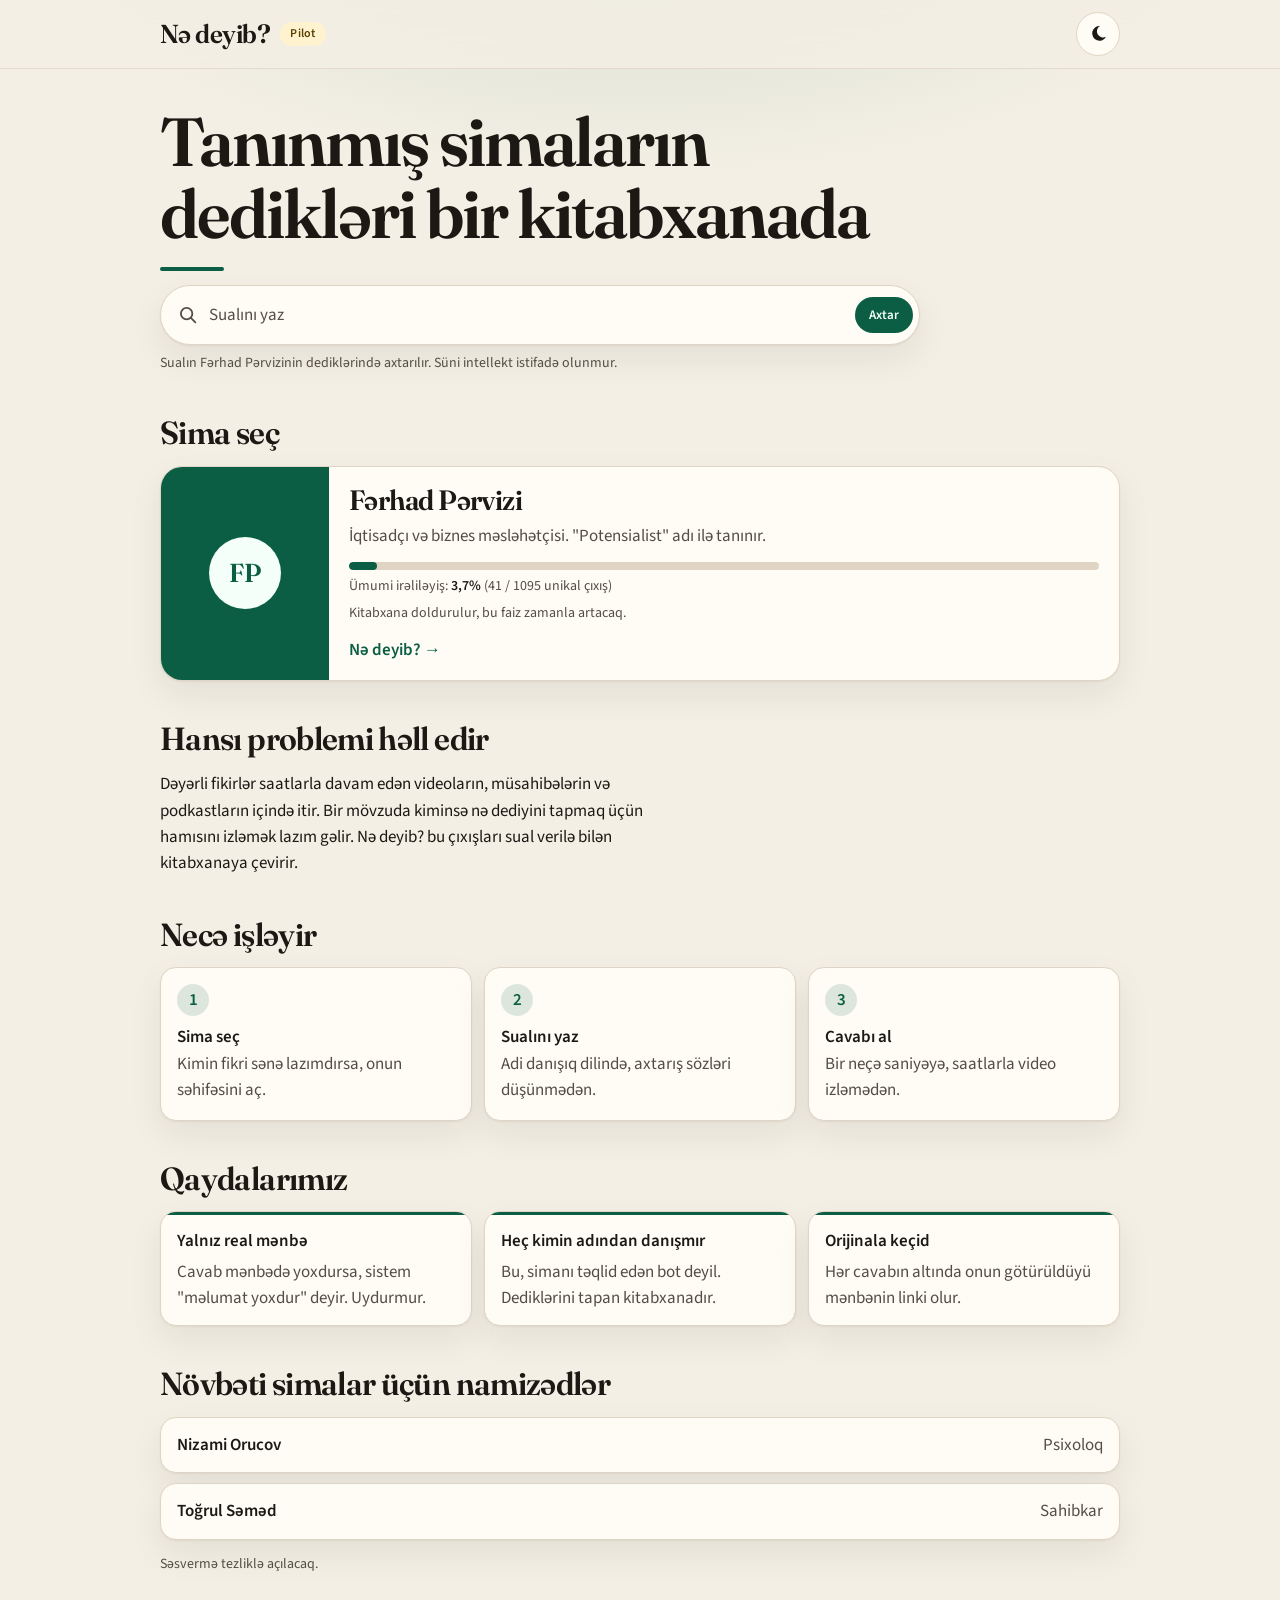
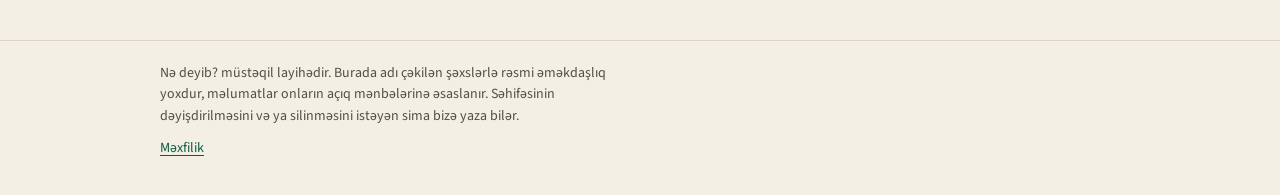
==== commit 88636f7d: "Search the person's own words instead of listing sources The person page no longer prints the source" ====
--- a/index.html
+++ b/index.html
@@ -52,14 +52,14 @@
 <main id="mezmun" class="wrap page">
   <section class="hero">
     <h2>Tanınmış simaların dedikləri bir kitabxanada</h2>
-    <form class="ask" role="search">
+    <form class="ask" role="search" action="/ferhad-pervizi/" method="get">
       <label class="sr-only" for="sual">Sualını yaz</label>
       <div class="ask-bar">
         <svg class="search-icon" viewBox="0 0 24 24" aria-hidden="true"><circle cx="10.5" cy="10.5" r="6.25" fill="none" stroke="currentColor" stroke-width="2"/><path d="M15.2 15.2 20 20" fill="none" stroke="currentColor" stroke-width="2" stroke-linecap="round"/></svg>
-        <input id="sual" type="text" inputmode="search" placeholder="Sualını yaz" readonly aria-disabled="true" autocomplete="off" aria-describedby="sual-hint">
-        <span class="chip">Tezliklə</span>
+        <input id="sual" name="q" type="text" inputmode="search" placeholder="Sualını yaz" autocomplete="off" aria-describedby="sual-hint" enterkeyhint="search">
+        <button class="chip" type="submit">Axtar</button>
       </div>
-      <p class="hint" id="sual-hint">Sual-cavab bölməsi hazırlanır.</p>
+      <p class="hint" id="sual-hint">Sualın Fərhad Pərvizinin dediklərində axtarılır. Süni intellekt istifadə olunmur.</p>
     </form>
   </section>
 
--- a/assets/site.css
+++ b/assets/site.css
@@ -252,6 +252,46 @@
   background: var(--accent);
   color: var(--accent-ink);
 }
+button.chip { font: inherit; font-size: 13px; font-weight: 600; border: 0; cursor: pointer; }
+button.chip:hover { filter: brightness(1.08); }
+.examples { display: flex; flex-wrap: wrap; gap: 8px; }
+.examples button {
+  font: inherit;
+  font-size: 14px;
+  text-align: left;
+  border: 1px solid var(--line);
+  background: var(--surface);
+  color: var(--ink);
+  border-radius: 999px;
+  padding: 8px 12px;
+  cursor: pointer;
+}
+.examples button:hover { border-color: var(--accent); }
+.hits { list-style: none; margin: 0; padding: 0; display: flex; flex-direction: column; gap: 12px; }
+.hit {
+  background: var(--surface);
+  border: 1px solid var(--line);
+  border-radius: 16px;
+  padding: 14px 16px;
+  box-shadow: var(--shadow);
+  display: flex;
+  flex-direction: column;
+  gap: 8px;
+}
+.hit-top { display: flex; align-items: center; gap: 8px; }
+.badge {
+  font-size: 12px;
+  font-weight: 600;
+  padding: 2px 8px;
+  border-radius: 999px;
+  background: color-mix(in srgb, var(--accent) 16%, var(--surface));
+  color: var(--accent);
+}
+.hit-time { font-size: 13px; font-weight: 600; color: var(--muted); font-variant-numeric: tabular-nums; }
+.hit-title { margin: 0; font-weight: 600; }
+.excerpt { margin: 0; color: var(--muted); }
+.excerpt mark { background: var(--mark); color: var(--ink); border-radius: 3px; padding: 0 2px; }
+.hit-link { font-weight: 600; align-self: flex-start; }
 .hint, .note, .empty, .pp { margin: 0; color: var(--muted); font-size: 14px; }
 .pp b { color: var(--ink); font-weight: 600; font-variant-numeric: tabular-nums; }
 
@@ -309,6 +349,7 @@
 .meter { height: 8px; border-radius: 999px; background: var(--line); overflow: hidden; }
 .meter-lg { height: 12px; }
 .meter i { display: block; height: 100%; width: 0; border-radius: inherit; background: var(--accent); transition: width .7s ease; }
+.meter i[data-width]:not([data-width="0"]) { min-width: 6px; }
 .meter.is-unknown { background: transparent; border: 1px dashed var(--line); }
 [data-stats-body] { display: flex; flex-direction: column; gap: 16px; }
 .stats-overall, .platform {
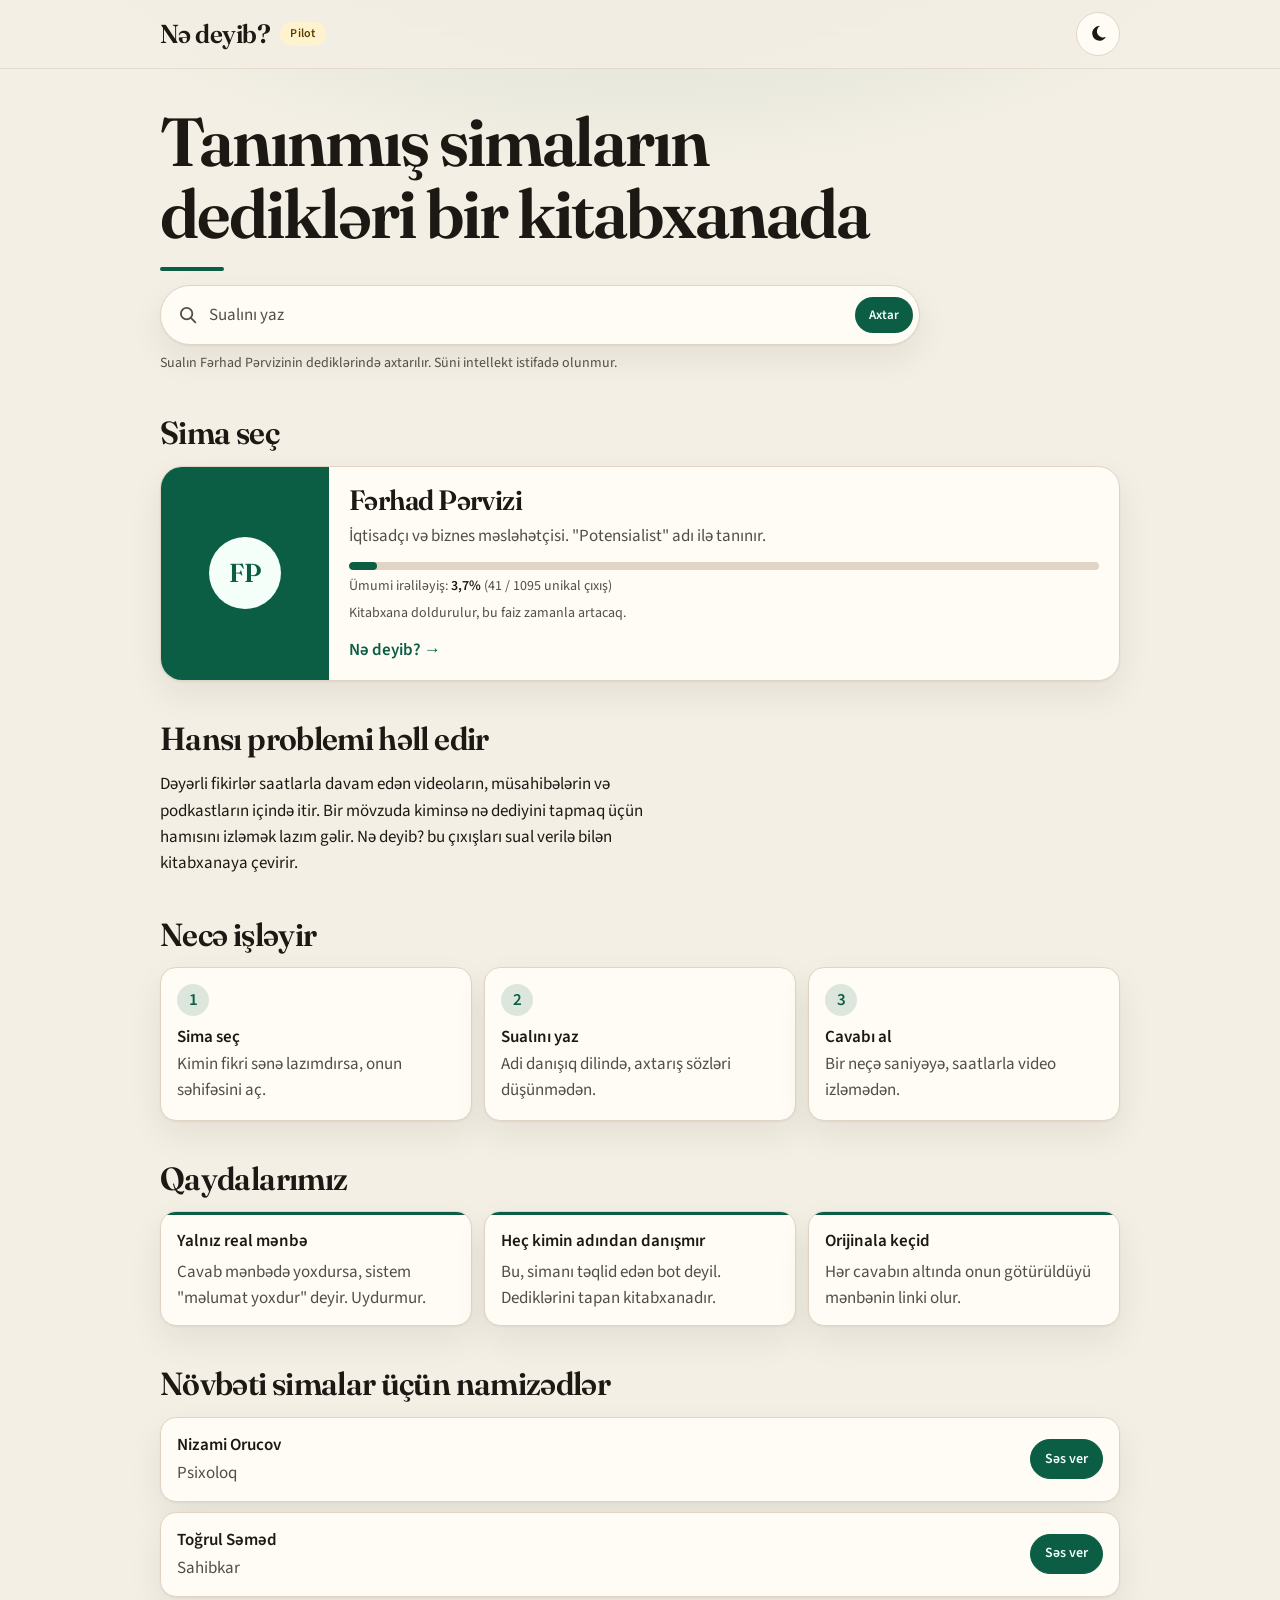
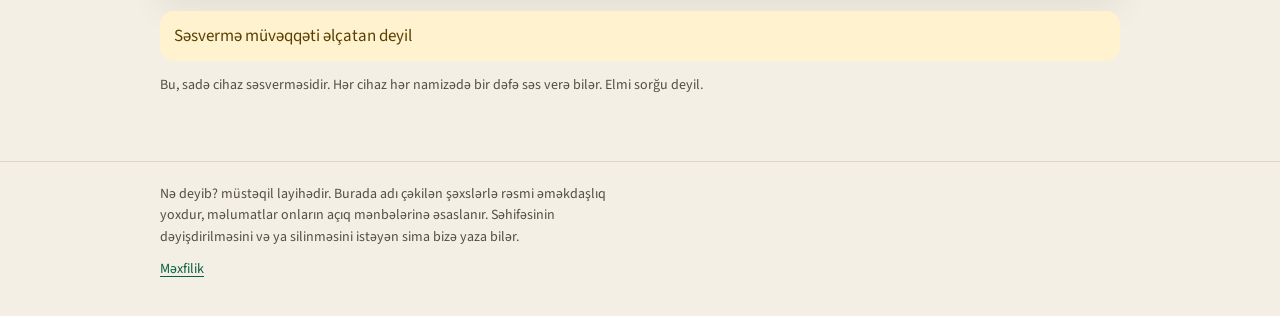
==== commit b389fe7e: "Add a device-limited vote for the next figures Candidates come from data/candidates.json. Each brows" ====
--- a/index.html
+++ b/index.html
@@ -109,11 +109,11 @@
 
   <section>
     <h2>Növbəti simalar üçün namizədlər</h2>
-    <ul class="cands">
-      <li><b>Nizami Orucov</b><span>Psixoloq</span></li>
-      <li><b>Toğrul Səməd</b><span>Sahibkar</span></li>
+    <ul class="cands" data-candidates>
+      <li><span>Namizədlər yüklənir.</span></li>
     </ul>
-    <p class="pp">Səsvermə tezliklə açılacaq.</p>
+    <p class="vote-fallback" data-vote-fallback hidden>Səsvermə müvəqqəti əlçatan deyil</p>
+    <p class="note">Bu, sadə cihaz səsverməsidir. Hər cihaz hər namizədə bir dəfə səs verə bilər. Elmi sorğu deyil.</p>
   </section>
 </main>
 <footer class="site-footer">
@@ -125,5 +125,6 @@
 </footer>
 <script src="/site.config.js"></script>
 <script src="/assets/site.js"></script>
+<script src="/assets/vote.js"></script>
 </body>
 </html>
--- a/assets/site.css
+++ b/assets/site.css
@@ -412,6 +412,37 @@
 .cands { display: flex; flex-direction: column; gap: 10px; }
 .cands li { display: flex; justify-content: space-between; gap: 12px; align-items: baseline; padding: 14px 16px; flex-wrap: wrap; }
 .cands b { margin: 0; }
+.cands li.cand { flex-direction: column; align-items: stretch; justify-content: flex-start; gap: 10px; }
+.cand-top { display: flex; justify-content: space-between; align-items: center; gap: 12px; flex-wrap: wrap; }
+.cand-meta { display: flex; flex-direction: column; gap: 2px; min-width: 0; }
+.cand-count { font-variant-numeric: tabular-nums; font-weight: 600; }
+.cand-count b { display: inline; margin: 0; }
+.vote-btn {
+  flex: none;
+  font: inherit;
+  font-weight: 600;
+  font-size: 14px;
+  border-radius: 999px;
+  border: 1px solid var(--accent);
+  background: var(--accent);
+  color: var(--accent-ink);
+  padding: 8px 14px;
+  min-height: 40px;
+  cursor: pointer;
+}
+.vote-btn:hover:not(:disabled) { filter: brightness(1.08); }
+.vote-btn:disabled { cursor: default; }
+.vote-btn.done {
+  background: transparent;
+  color: var(--accent);
+}
+.vote-fallback {
+  margin: 0;
+  background: var(--warn-bg);
+  color: var(--warn-ink);
+  border-radius: 14px;
+  padding: 12px 14px;
+}
 .facts { display: flex; flex-direction: column; gap: 12px; }
 .fact { padding: 16px; }
 .fact span { font-size: 16px; }
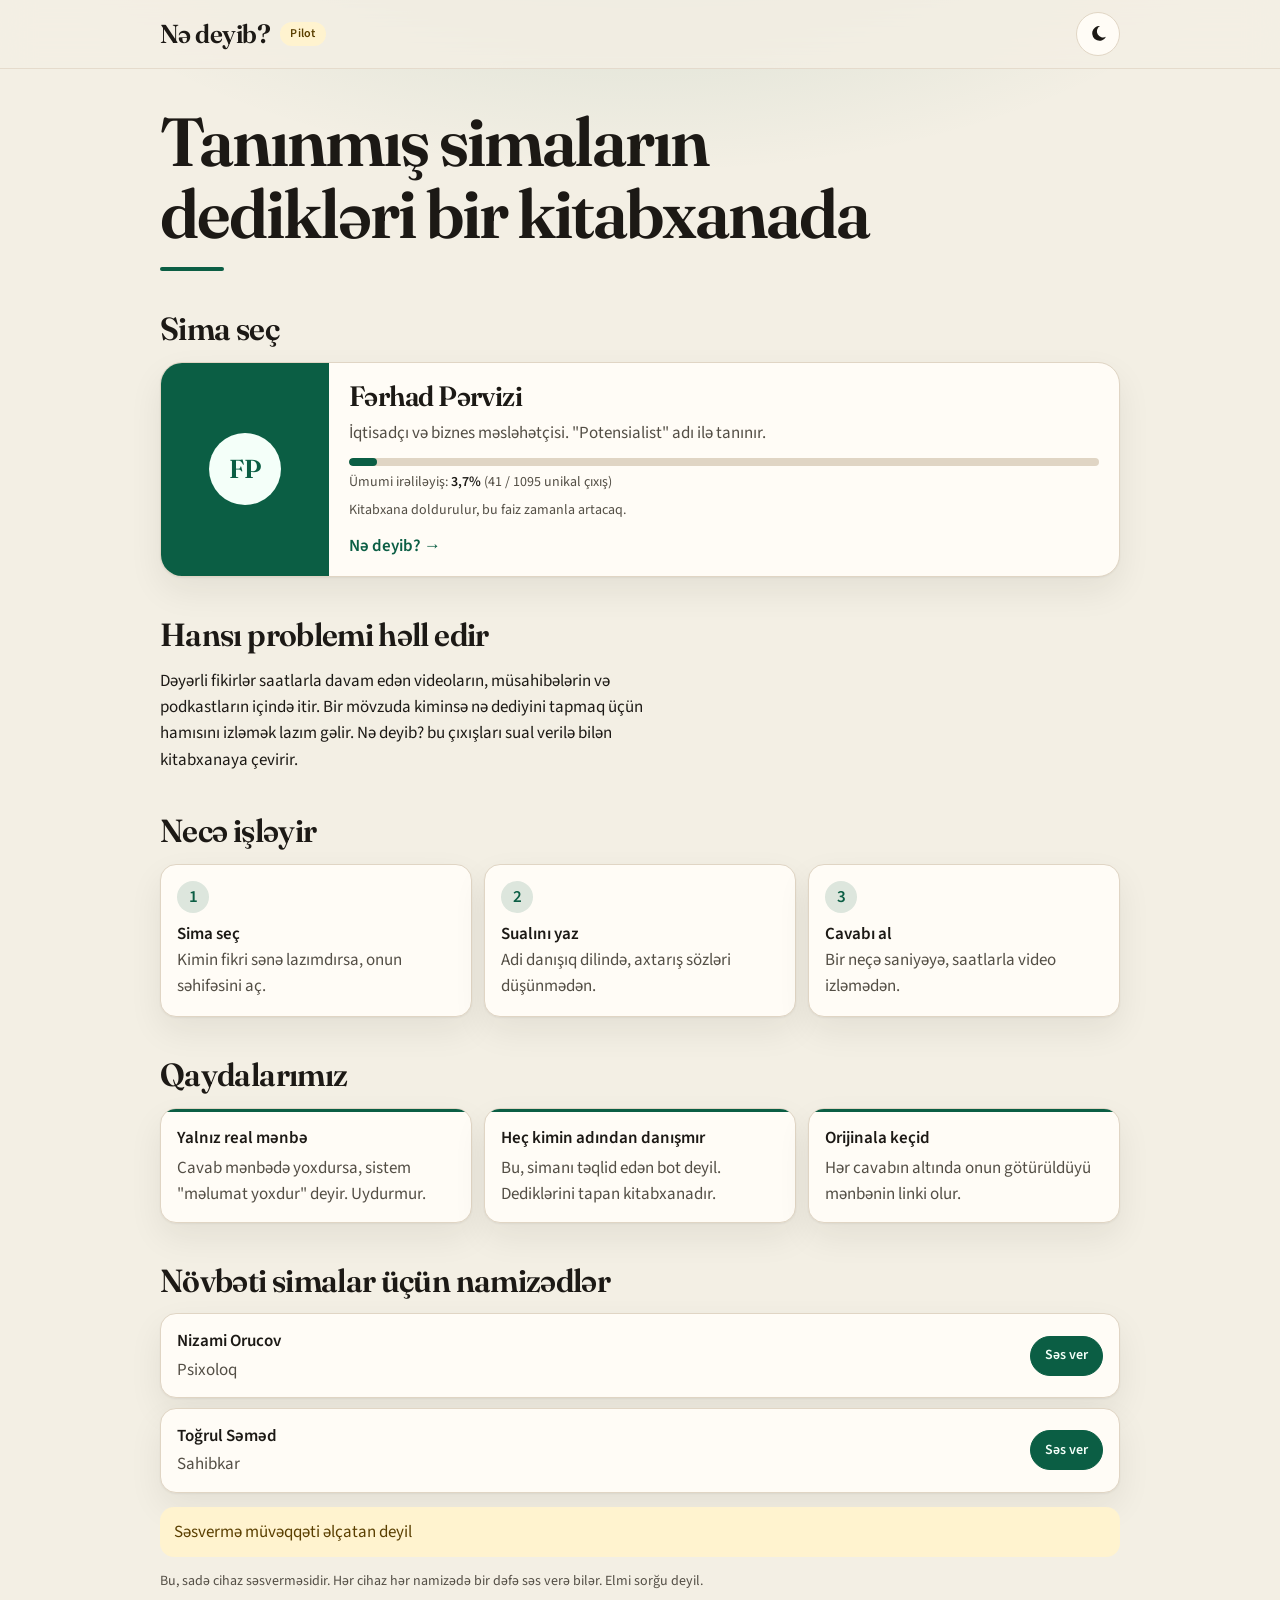
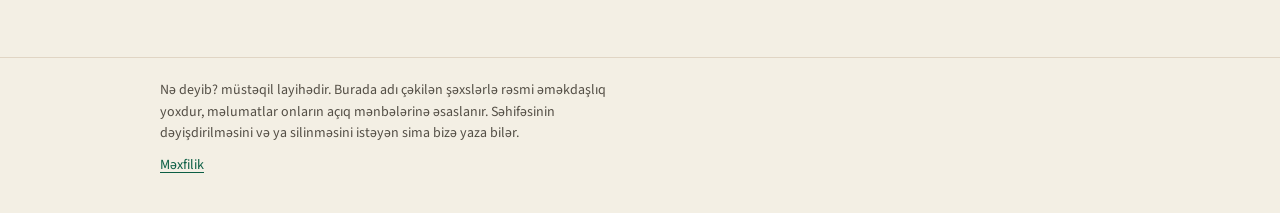
==== commit b42ded60: "Remove the search box and fade between pages The question UI is gone. The text index stays in the re" ====
--- a/index.html
+++ b/index.html
@@ -52,15 +52,6 @@
 <main id="mezmun" class="wrap page">
   <section class="hero">
     <h2>Tanınmış simaların dedikləri bir kitabxanada</h2>
-    <form class="ask" role="search" action="/ferhad-pervizi/" method="get">
-      <label class="sr-only" for="sual">Sualını yaz</label>
-      <div class="ask-bar">
-        <svg class="search-icon" viewBox="0 0 24 24" aria-hidden="true"><circle cx="10.5" cy="10.5" r="6.25" fill="none" stroke="currentColor" stroke-width="2"/><path d="M15.2 15.2 20 20" fill="none" stroke="currentColor" stroke-width="2" stroke-linecap="round"/></svg>
-        <input id="sual" name="q" type="text" inputmode="search" placeholder="Sualını yaz" autocomplete="off" aria-describedby="sual-hint" enterkeyhint="search">
-        <button class="chip" type="submit">Axtar</button>
-      </div>
-      <p class="hint" id="sual-hint">Sualın Fərhad Pərvizinin dediklərində axtarılır. Süni intellekt istifadə olunmur.</p>
-    </form>
   </section>
 
   <section>
--- a/assets/site.css
+++ b/assets/site.css
@@ -215,83 +215,6 @@
 .back { font-weight: 600; text-decoration: none; align-self: flex-start; }
 .back:hover { text-decoration: underline; }
 
-.ask-block { display: flex; flex-direction: column; gap: 10px; }
-.ask { display: flex; flex-direction: column; gap: 8px; }
-.ask-bar {
-  display: flex;
-  align-items: center;
-  gap: 10px;
-  min-height: 60px;
-  padding: 6px 6px 6px 16px;
-  background: var(--surface);
-  border: 1px solid var(--line);
-  border-radius: 999px;
-  box-shadow: var(--shadow);
-}
-.ask-bar:focus-within { outline: 2px solid var(--accent); outline-offset: 3px; }
-.search-icon { flex: none; width: 22px; height: 22px; color: var(--muted); }
-.ask-bar input {
-  flex: 1;
-  min-width: 0;
-  border: 0;
-  background: transparent;
-  padding: 10px 0;
-  font-size: 17px;
-  line-height: 1.3;
-  color: var(--ink);
-}
-.ask-bar input:focus { outline: none; }
-.ask-bar input[readonly] { cursor: default; caret-color: transparent; }
-.ask-bar input::placeholder { color: var(--muted); opacity: 1; }
-.chip {
-  flex: none;
-  font-size: 13px;
-  font-weight: 600;
-  padding: 8px 14px;
-  border-radius: 999px;
-  background: var(--accent);
-  color: var(--accent-ink);
-}
-button.chip { font: inherit; font-size: 13px; font-weight: 600; border: 0; cursor: pointer; }
-button.chip:hover { filter: brightness(1.08); }
-.examples { display: flex; flex-wrap: wrap; gap: 8px; }
-.examples button {
-  font: inherit;
-  font-size: 14px;
-  text-align: left;
-  border: 1px solid var(--line);
-  background: var(--surface);
-  color: var(--ink);
-  border-radius: 999px;
-  padding: 8px 12px;
-  cursor: pointer;
-}
-.examples button:hover { border-color: var(--accent); }
-.hits { list-style: none; margin: 0; padding: 0; display: flex; flex-direction: column; gap: 12px; }
-.hit {
-  background: var(--surface);
-  border: 1px solid var(--line);
-  border-radius: 16px;
-  padding: 14px 16px;
-  box-shadow: var(--shadow);
-  display: flex;
-  flex-direction: column;
-  gap: 8px;
-}
-.hit-top { display: flex; align-items: center; gap: 8px; }
-.badge {
-  font-size: 12px;
-  font-weight: 600;
-  padding: 2px 8px;
-  border-radius: 999px;
-  background: color-mix(in srgb, var(--accent) 16%, var(--surface));
-  color: var(--accent);
-}
-.hit-time { font-size: 13px; font-weight: 600; color: var(--muted); font-variant-numeric: tabular-nums; }
-.hit-title { margin: 0; font-weight: 600; }
-.excerpt { margin: 0; color: var(--muted); }
-.excerpt mark { background: var(--mark); color: var(--ink); border-radius: 3px; padding: 0 2px; }
-.hit-link { font-weight: 600; align-self: flex-start; }
 .hint, .note, .empty, .pp { margin: 0; color: var(--muted); font-size: 14px; }
 .pp b { color: var(--ink); font-weight: 600; font-variant-numeric: tabular-nums; }
 
@@ -509,13 +432,36 @@
 }
 @media (max-width: 380px) {
   .logo, .brand h1 { font-size: 22px; }
-  .chip { padding: 8px 10px; }
 }
 @media (prefers-reduced-motion: reduce) {
   .person, .pm, .meter i { transition: none; }
   .person:hover { transform: none; }
+  ::view-transition-group(*),
+  ::view-transition-old(*),
+  ::view-transition-new(*) {
+    animation: none;
+  }
+  body { animation: none; }
 }
 @media (forced-colors: active) {
-  .person, .rule, .fact, .ask-bar, .cands li, .steps li, .stats-overall, .platform, .meter { border: 1px solid CanvasText; }
-  .chip, .pill, .mono { border: 1px solid CanvasText; }
-}
+  .person, .rule, .fact, .cands li, .steps li, .stats-overall, .platform, .meter { border: 1px solid CanvasText; }
+  .pill, .mono { border: 1px solid CanvasText; }
+}
+
+@view-transition {
+  navigation: auto;
+}
+::view-transition-old(root) {
+  animation: 300ms ease both vt-out;
+}
+::view-transition-new(root) {
+  animation: 300ms ease both vt-in;
+}
+@keyframes vt-out { to { opacity: 0; } }
+@keyframes vt-in { from { opacity: 0; } }
+@supports not (view-transition-name: none) {
+  body { animation: vt-in 300ms ease; }
+}
+@media (prefers-reduced-motion: reduce) {
+  @view-transition { navigation: none; }
+}
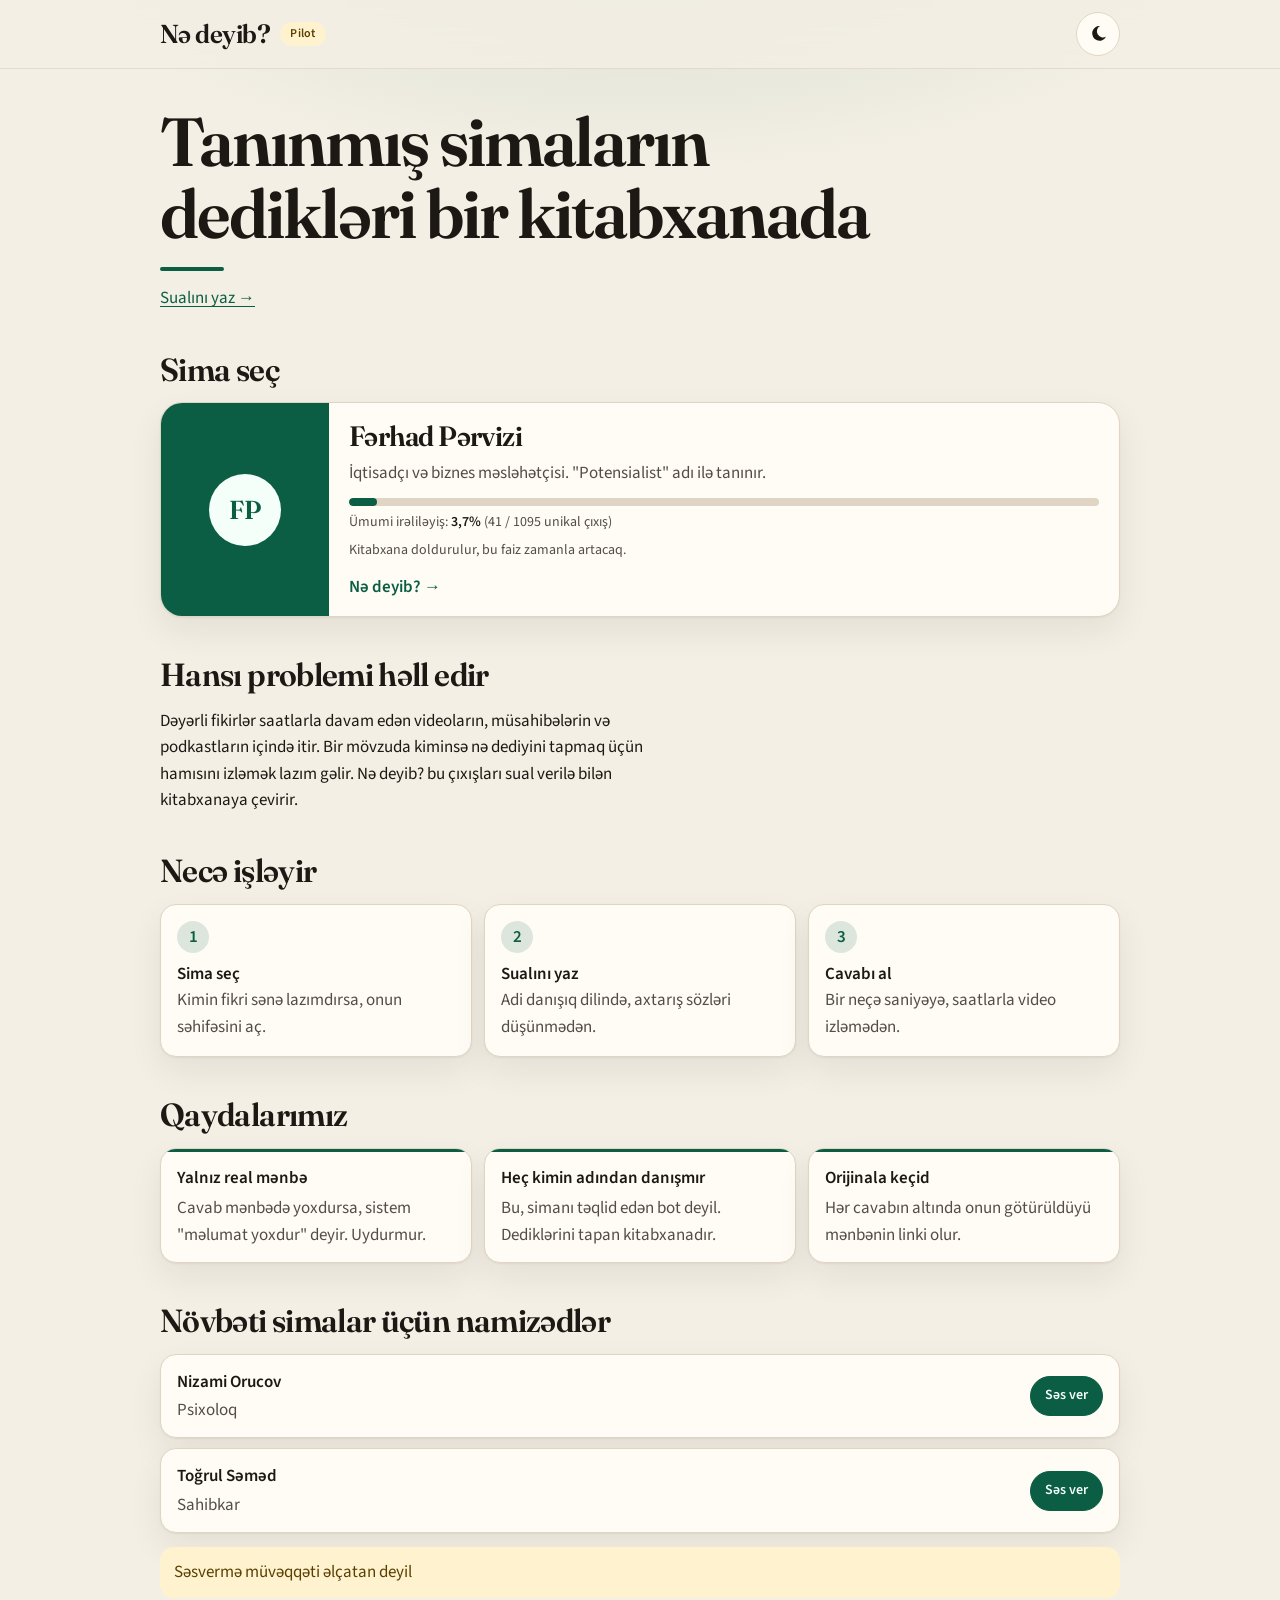
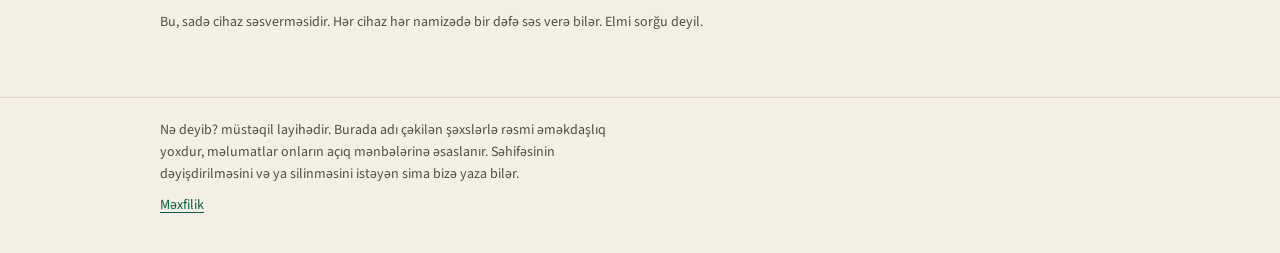
==== commit e01d4ee9: "Ask Fərhad Pərvizi from his own words The person page sends a question to the answer worker and show" ====
--- a/index.html
+++ b/index.html
@@ -52,6 +52,7 @@
 <main id="mezmun" class="wrap page">
   <section class="hero">
     <h2>Tanınmış simaların dedikləri bir kitabxanada</h2>
+    <p class="about"><a href="/ferhad-pervizi/#sual">Sualını yaz →</a></p>
   </section>
 
   <section>
--- a/assets/site.css
+++ b/assets/site.css
@@ -215,6 +215,32 @@
 .back { font-weight: 600; text-decoration: none; align-self: flex-start; }
 .back:hover { text-decoration: underline; }
 
+.ask { display: flex; flex-direction: column; gap: 10px; }
+.ask textarea {
+  width: 100%;
+  min-height: 96px;
+  resize: vertical;
+  border: 1px solid var(--line);
+  border-radius: 16px;
+  padding: 12px 14px;
+  background: var(--surface);
+  color: var(--ink);
+  font: inherit;
+  box-shadow: var(--shadow);
+}
+.ask textarea:focus { outline: 2px solid var(--accent); outline-offset: 2px; }
+.ask-row { display: flex; align-items: center; gap: 12px; flex-wrap: wrap; }
+.ask-answer {
+  background: var(--surface);
+  border: 1px solid var(--line);
+  border-left: 4px solid var(--accent);
+  border-radius: 16px;
+  padding: 14px 16px;
+  box-shadow: var(--shadow);
+}
+.ask-answer p { margin: 0; }
+.ask-sources { list-style: none; margin: 12px 0 0; padding: 0; display: flex; flex-direction: column; gap: 6px; font-size: 14px; }
+.ask-sources span { color: var(--muted); }
 .hint, .note, .empty, .pp { margin: 0; color: var(--muted); font-size: 14px; }
 .pp b { color: var(--ink); font-weight: 600; font-variant-numeric: tabular-nums; }
 
